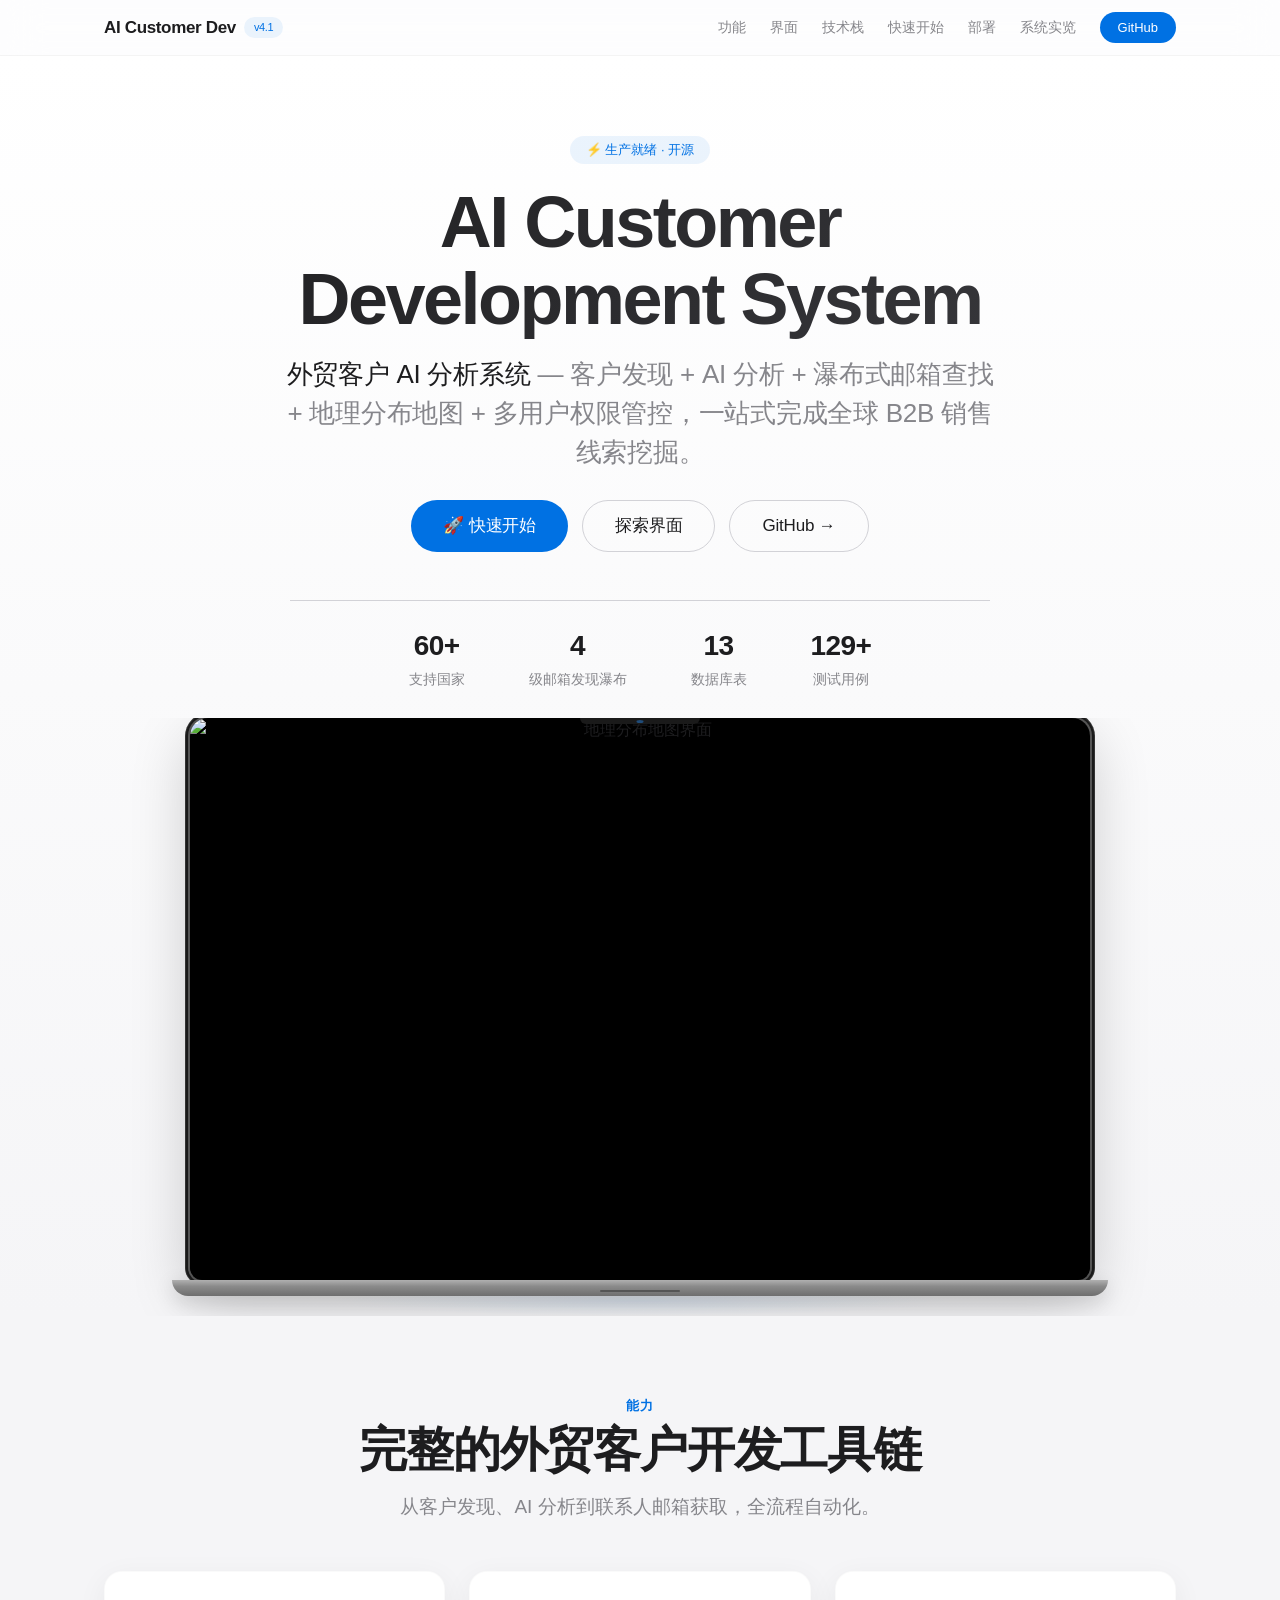
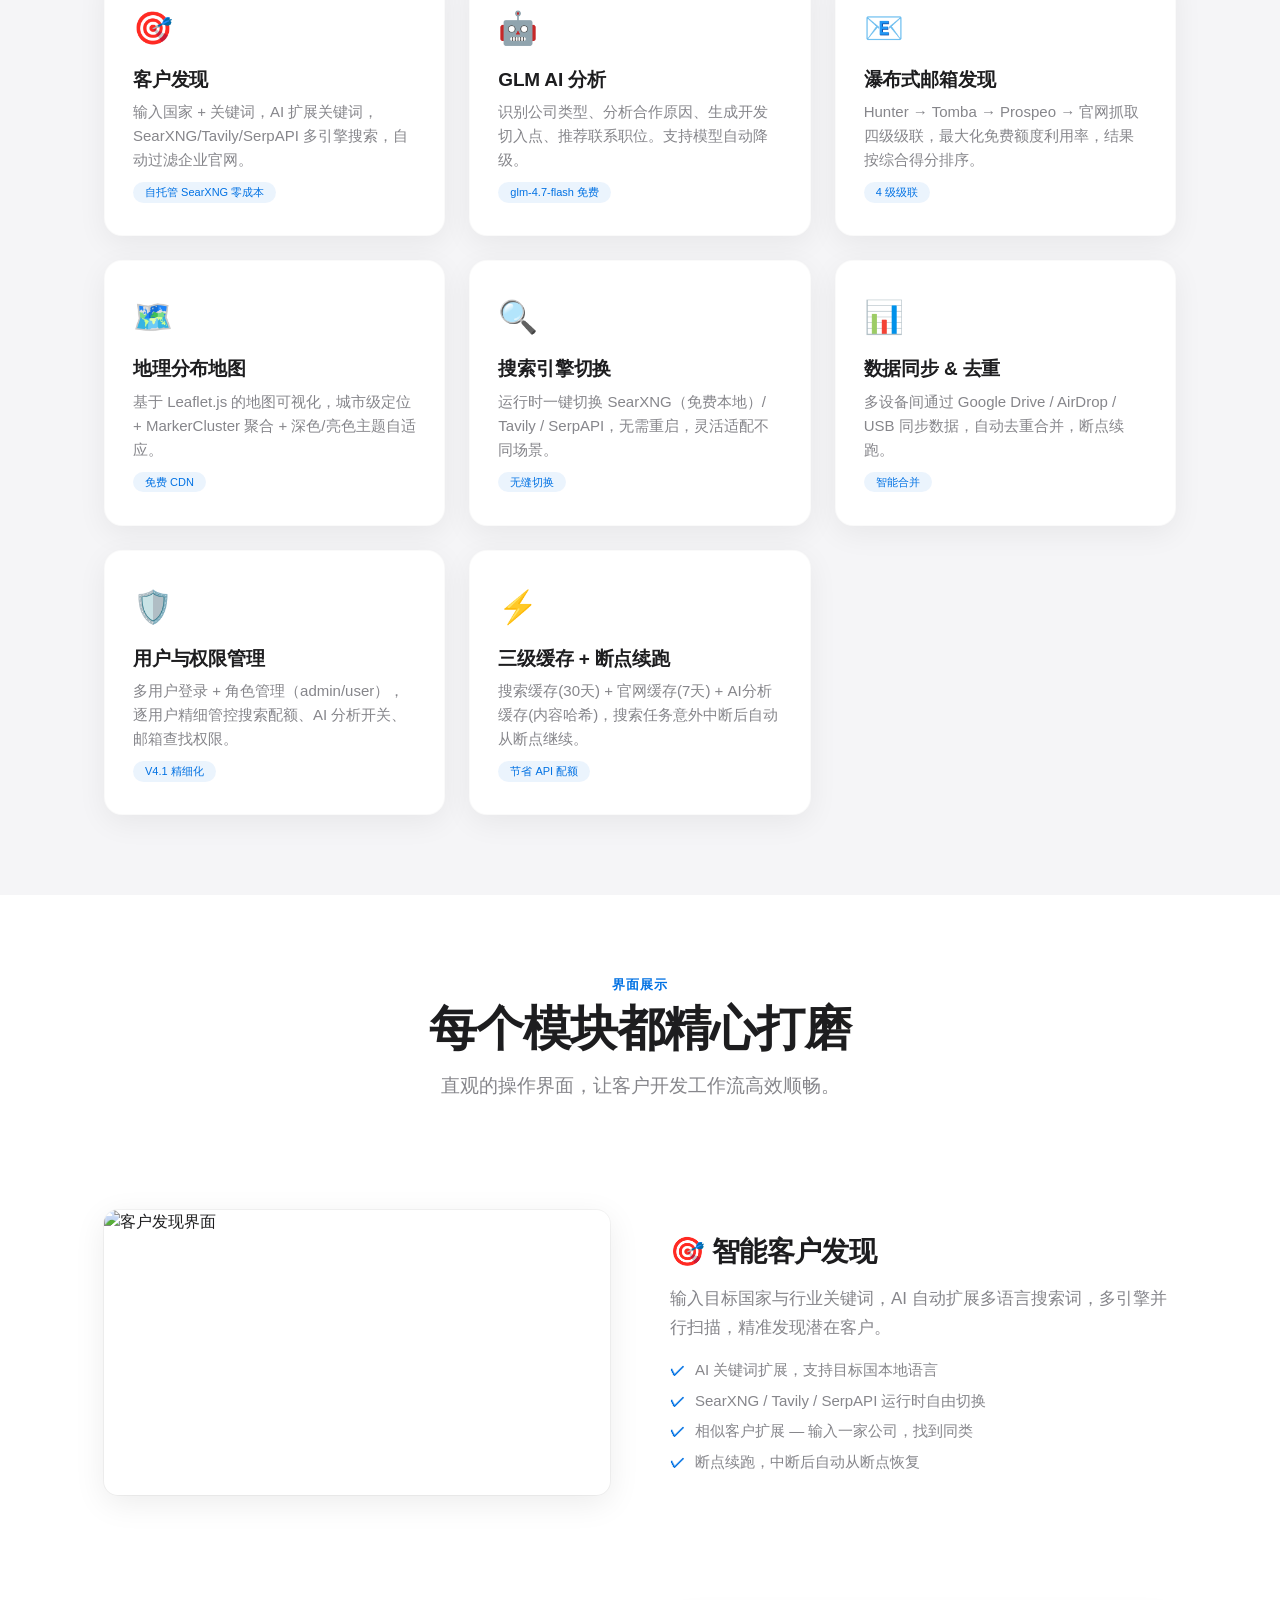
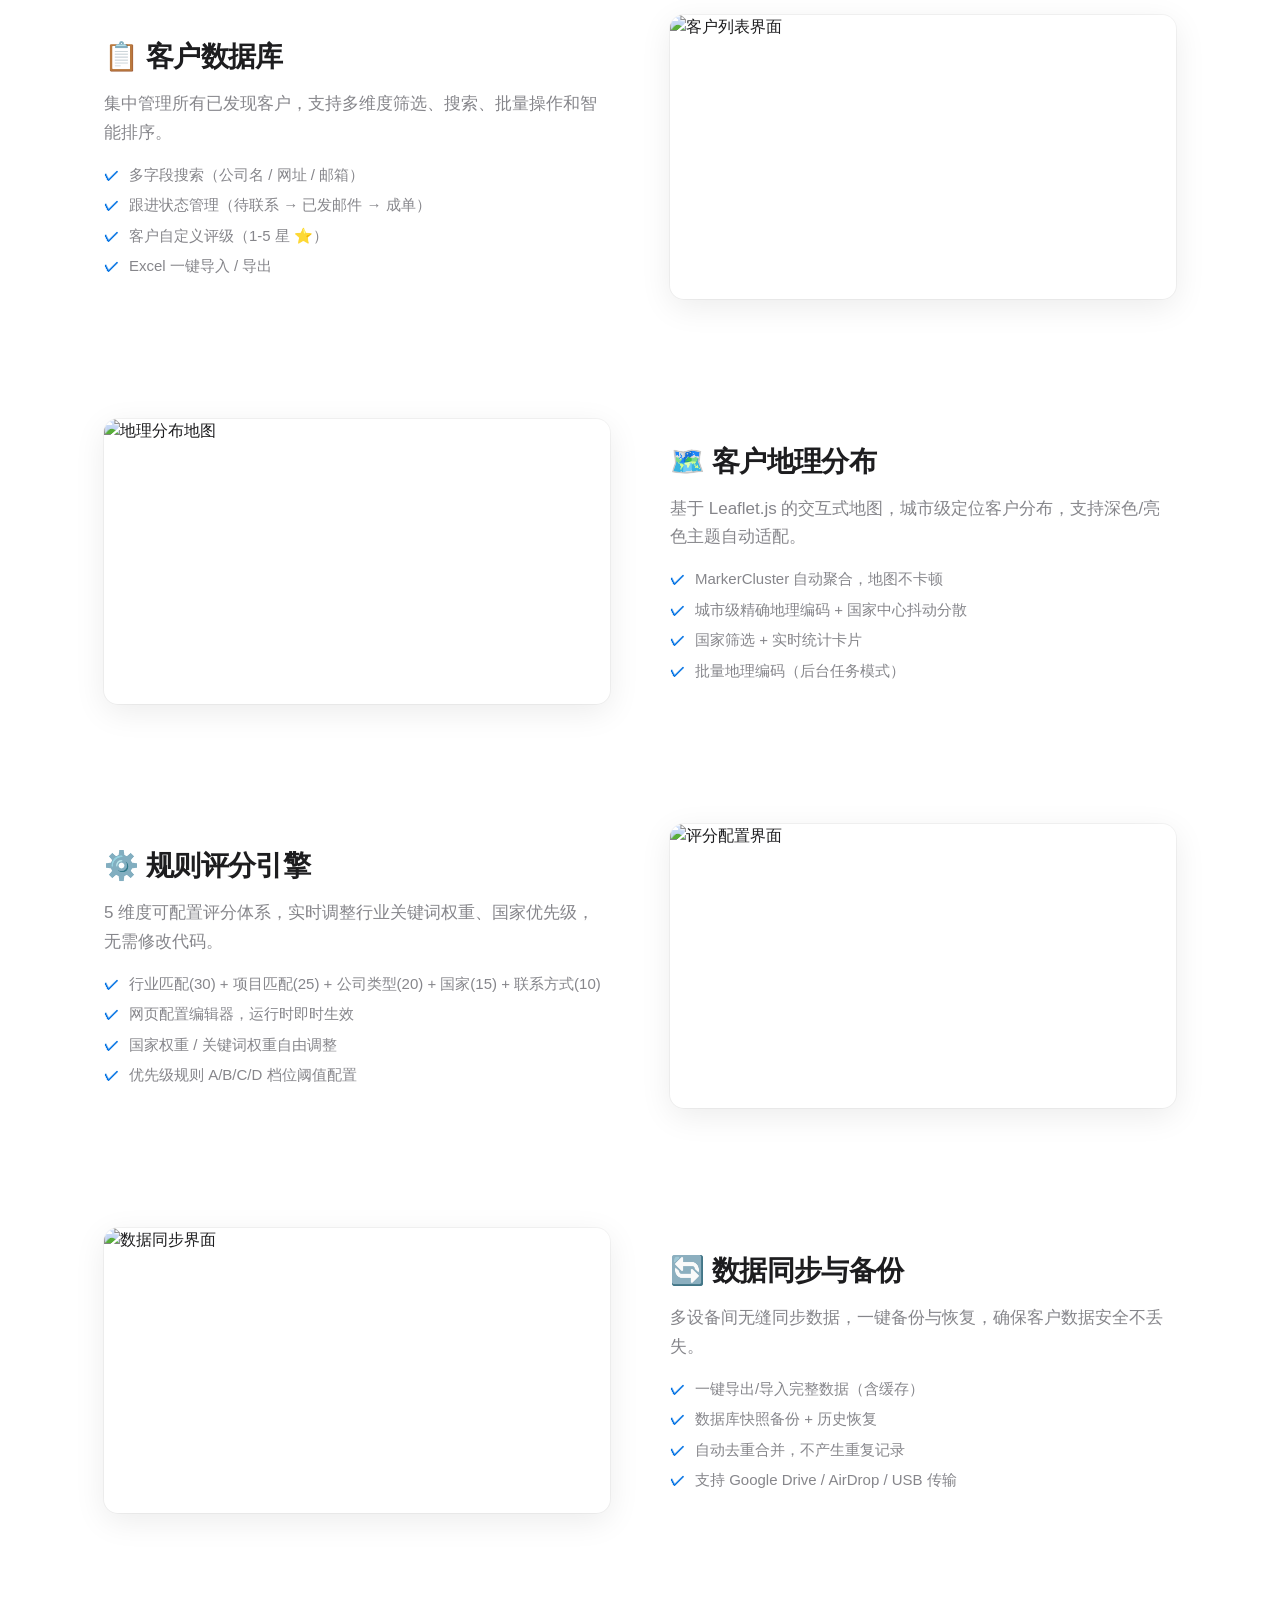
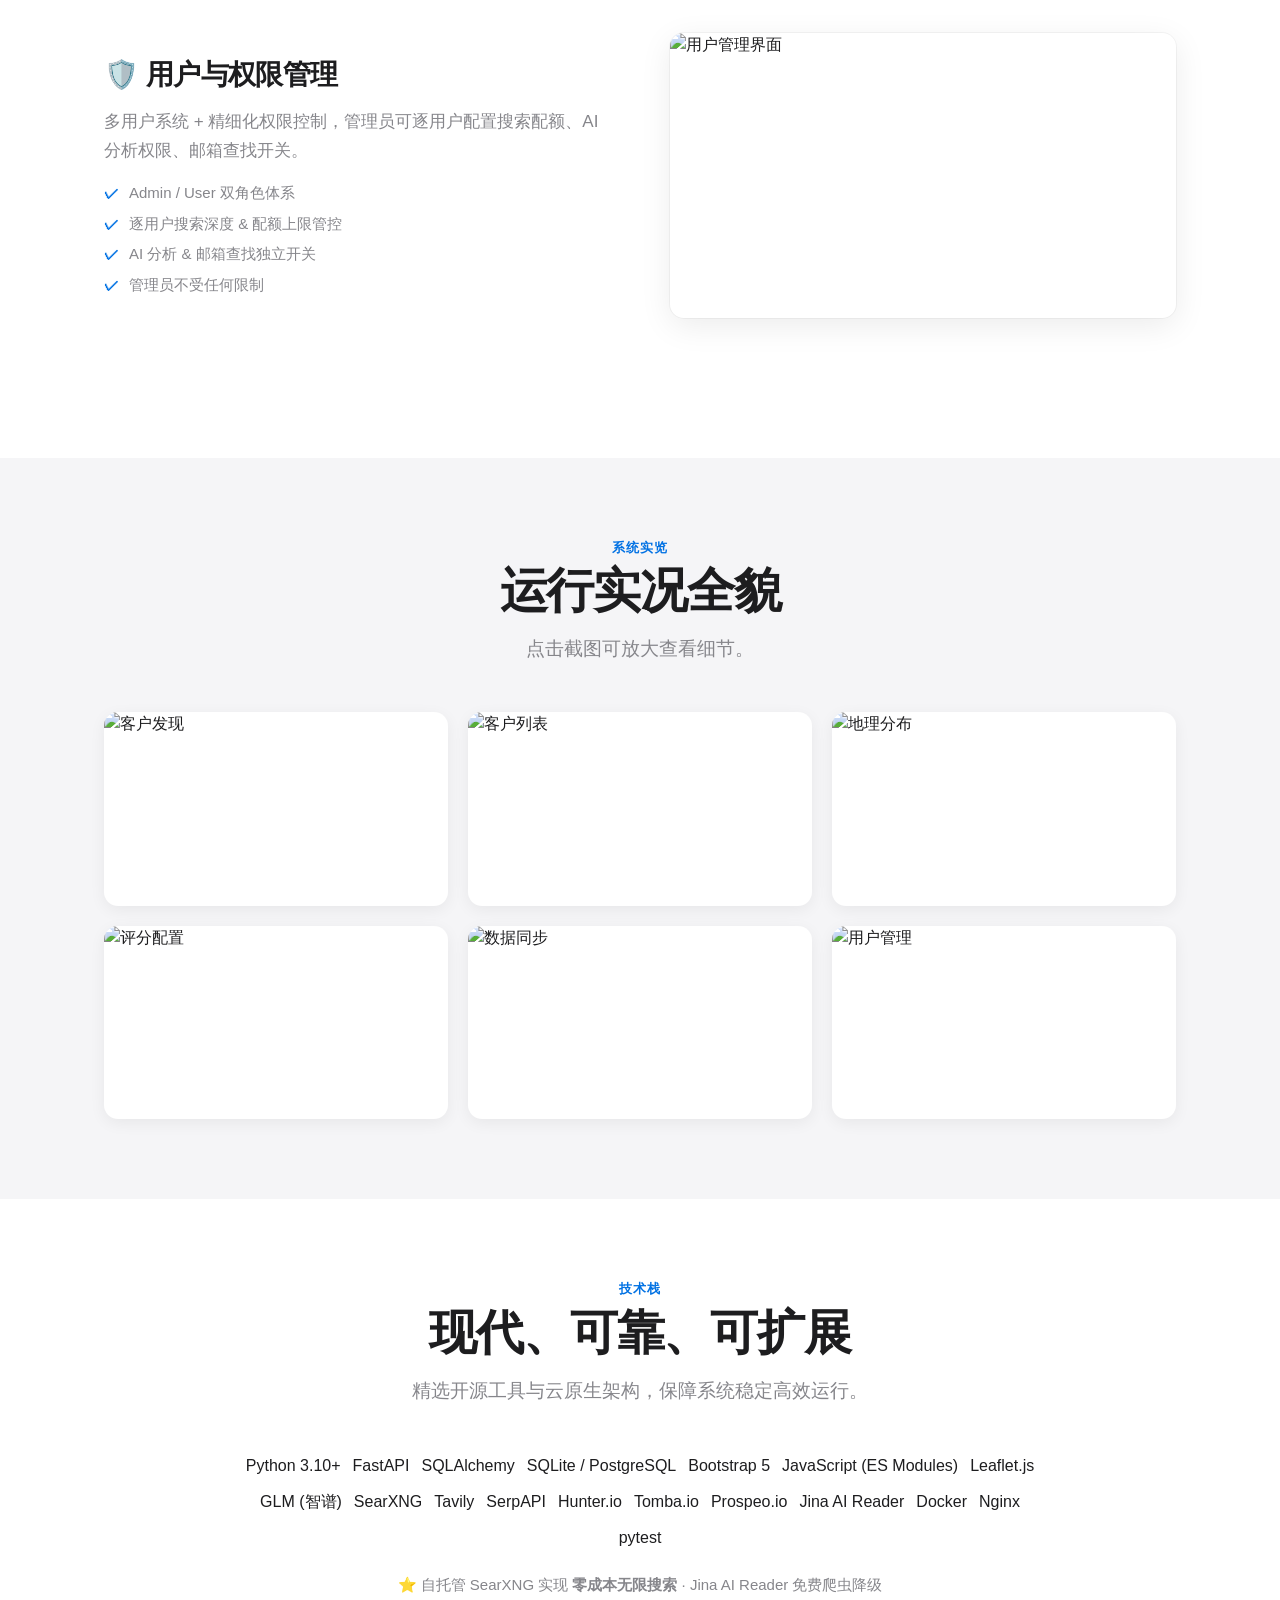
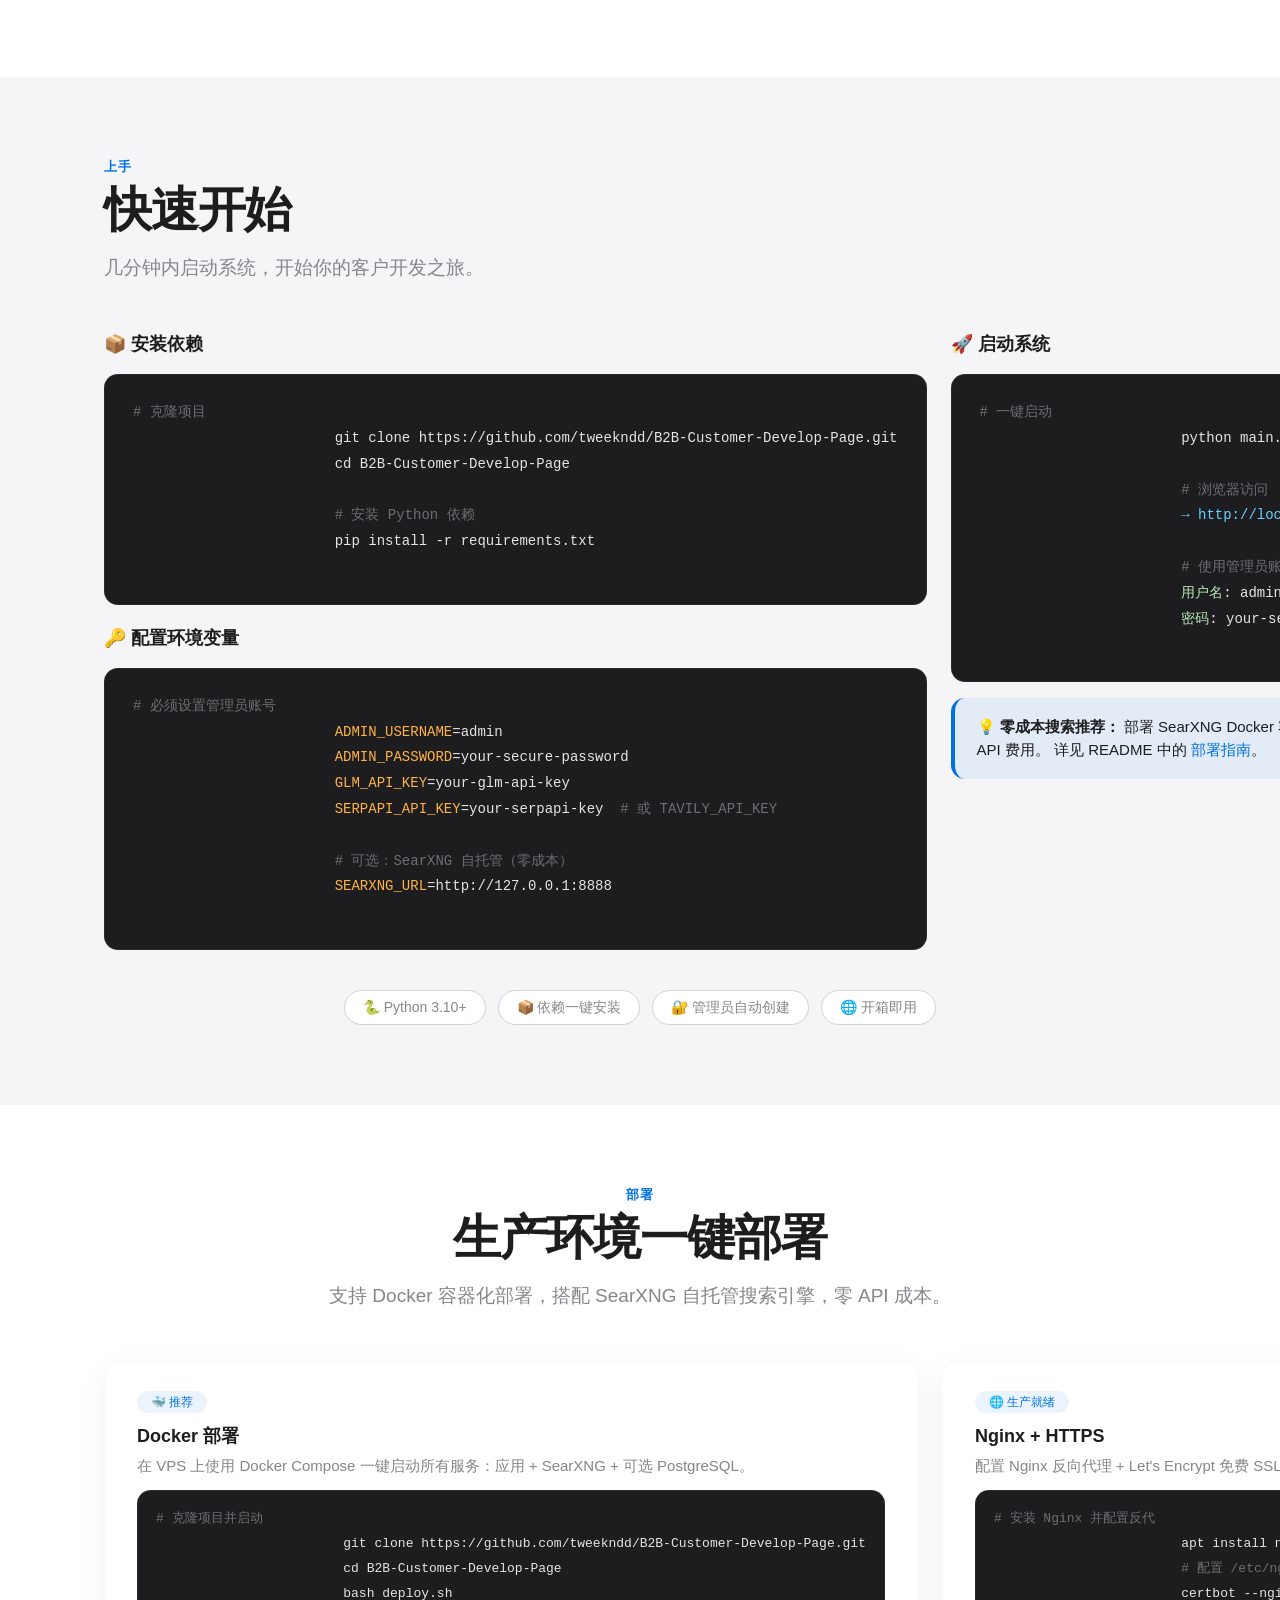
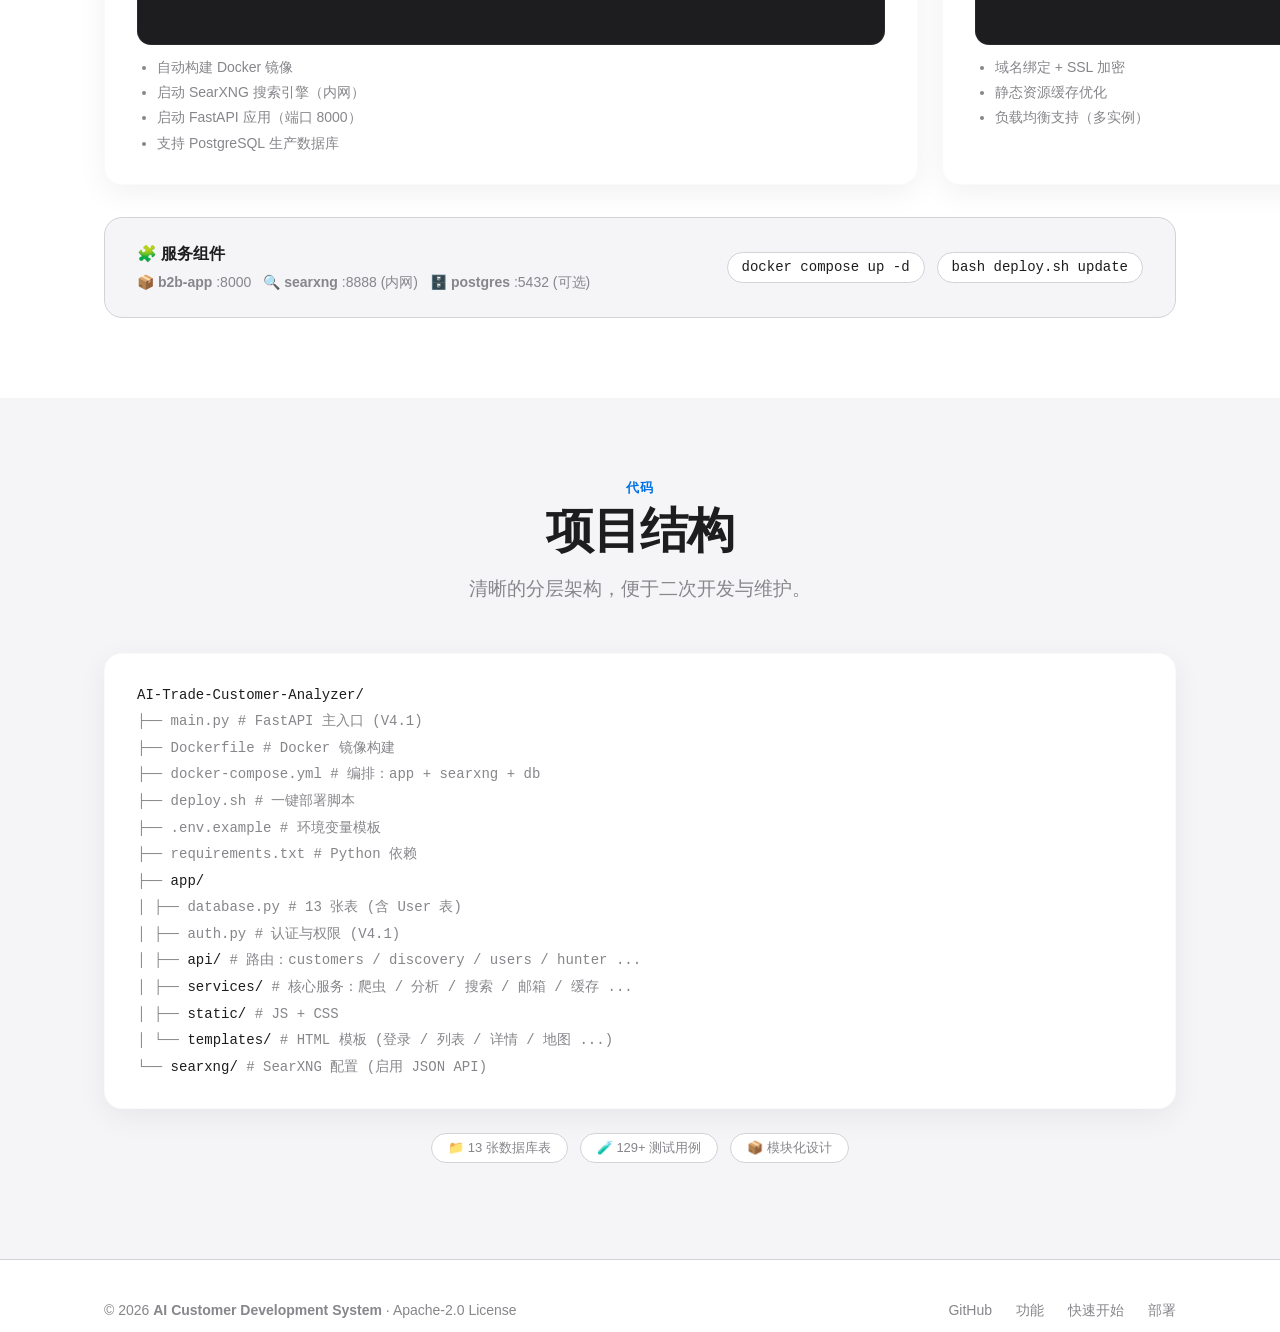
==== index.html @ bbe3f468 "Add files via upload" ====
<!DOCTYPE html>
<html lang="zh-CN">
<head>
    <meta charset="UTF-8" />
    <meta name="viewport" content="width=device-width, initial-scale=1.0" />
    <title>AI Customer Development System</title>
    <style>
        /* ============================================================
           CSS Variables & Base
           ============================================================ */
        :root {
            --color-text: #1d1d1f;
            --color-text-secondary: #86868b;
            --color-text-light: #6e6e73;
            --color-bg: #f5f5f7;
            --color-white: #ffffff;
            --color-blue: #0071e3;
            --color-blue-hover: #0077ed;
            --color-blue-light: rgba(0, 113, 227, 0.08);
            --color-border: #d2d2d7;
            --color-card-shadow: 0 8px 30px rgba(0, 0, 0, 0.06);
            --color-card-shadow-hover: 0 12px 48px rgba(0, 0, 0, 0.10);
            --radius-card: 18px;
            --radius-btn: 980px;
            --font-stack: -apple-system, BlinkMacSystemFont, 'SF Pro Display', 'Helvetica Neue', 'Segoe UI', Roboto, sans-serif;
            --max-width: 1120px;
            --nav-height: 56px;
            --transition: 0.3s cubic-bezier(0.25, 0.1, 0.25, 1);
        }

        *,
        *::before,
        *::after {
            margin: 0;
            padding: 0;
            box-sizing: border-box;
        }
        html {
            scroll-behavior: smooth;
            -webkit-font-smoothing: antialiased;
            -moz-osx-font-smoothing: grayscale;
        }
        body {
            font-family: var(--font-stack);
            background: var(--color-bg);
            color: var(--color-text);
            line-height: 1.5;
            padding-top: var(--nav-height);
        }
        a {
            color: var(--color-blue);
            text-decoration: none;
            transition: color var(--transition);
        }
        a:hover { color: var(--color-blue-hover); }
        img { max-width: 100%; display: block; }

        .container { max-width: var(--max-width); margin: 0 auto; padding: 0 24px; }

        /* ============================================================
           Navbar
           ============================================================ */
        .navbar {
            position: fixed; top: 0; left: 0; right: 0; z-index: 1000;
            height: var(--nav-height);
            background: rgba(255, 255, 255, 0.82);
            backdrop-filter: saturate(180%) blur(20px);
            -webkit-backdrop-filter: saturate(180%) blur(20px);
            border-bottom: 1px solid rgba(0, 0, 0, 0.04);
            display: flex; align-items: center;
        }
        .navbar .container {
            display: flex; align-items: center; justify-content: space-between; width: 100%;
        }
        .navbar-brand {
            font-size: 17px; font-weight: 600; letter-spacing: -0.02em;
            color: var(--color-text); display: flex; align-items: center; gap: 8px;
        }
        .navbar-brand .badge {
            font-size: 11px; font-weight: 500;
            background: var(--color-blue-light); color: var(--color-blue);
            padding: 2px 10px; border-radius: 100px;
        }
        .navbar-links {
            display: flex; align-items: center; gap: 24px;
            font-size: 14px; color: var(--color-text-secondary);
        }
        .navbar-links a { color: var(--color-text-secondary); transition: color var(--transition); }
        .navbar-links a:hover { color: var(--color-text); }
        .navbar-links .cta-nav {
            background: var(--color-blue); color: #fff; padding: 6px 18px;
            border-radius: var(--radius-btn); font-weight: 500; font-size: 13px;
        }
        .navbar-links .cta-nav:hover { background: var(--color-blue-hover); color: #fff; }
        .navbar-toggle {
            display: none; flex-direction: column; gap: 4px;
            background: none; border: none; cursor: pointer; padding: 4px;
        }
        .navbar-toggle span {
            display: block; width: 22px; height: 2px;
            background: var(--color-text); border-radius: 2px; transition: var(--transition);
        }

        /* ============================================================
           Hero
           ============================================================ */
        .hero {
            padding: 80px 0 0;
            text-align: center;
            background: linear-gradient(180deg, #ffffff 0%, var(--color-bg) 100%);
            overflow: hidden;
        }
        .hero-badge {
            display: inline-block; font-size: 13px; font-weight: 500;
            color: var(--color-blue); background: var(--color-blue-light);
            padding: 4px 16px; border-radius: 100px; margin-bottom: 20px;
        }
        .hero h1 {
            font-size: clamp(44px, 8vw, 72px); font-weight: 700;
            letter-spacing: -0.035em; line-height: 1.08; margin-bottom: 16px;
            background: linear-gradient(135deg, #1d1d1f 0%, #3a3a3e 100%);
            -webkit-background-clip: text; -webkit-text-fill-color: transparent;
            background-clip: text;
        }
        .hero .subtitle {
            font-size: clamp(18px, 2.2vw, 26px); font-weight: 400;
            color: var(--color-text-secondary);
            max-width: 720px; margin: 0 auto 28px;
            letter-spacing: -0.01em; line-height: 1.5;
        }
        .hero .subtitle strong { color: var(--color-text); font-weight: 500; }
        .hero-actions {
            display: flex; flex-wrap: wrap; justify-content: center;
            gap: 14px; margin-bottom: 48px;
        }
        .btn {
            display: inline-flex; align-items: center; gap: 8px;
            font-family: var(--font-stack); font-size: 17px; font-weight: 500;
            padding: 12px 32px; border-radius: var(--radius-btn);
            border: none; cursor: pointer;
            transition: all var(--transition); text-decoration: none; letter-spacing: -0.01em;
        }
        .btn-primary { background: var(--color-blue); color: #fff; }
        .btn-primary:hover { background: var(--color-blue-hover); color: #fff; transform: scale(1.02); }
        .btn-outline {
            background: transparent; color: var(--color-text); border: 1px solid var(--color-border);
        }
        .btn-outline:hover { background: rgba(0, 0, 0, 0.04); border-color: var(--color-text-secondary); }

        .hero-metrics {
            display: flex; flex-wrap: wrap; justify-content: center;
            gap: 40px 64px; padding: 24px 0 48px;
            border-top: 1px solid var(--color-border);
            max-width: 700px; margin: 0 auto;
        }
        .hero-metrics .metric { text-align: center; }
        .hero-metrics .metric .number { font-size: 28px; font-weight: 700; letter-spacing: -0.02em; color: var(--color-text); }
        .hero-metrics .metric .label { font-size: 14px; color: var(--color-text-secondary); margin-top: 2px; }

        /* ============================================================
           MacBook Pro Mockup (纯CSS)
           ============================================================ */
        .mockup-section {
            position: relative;
            width: 100%;
            overflow: hidden;
            margin-top: -20px;
            pointer-events: none;
        }
        .mockup-section .container {
            position: relative;
            z-index: 2;
        }
        .macbook-mockup {
            position: relative;
            width: 100%;
            max-width: 900px;
            margin: 0 auto;
            padding-top: 0;
            pointer-events: auto;
        }
        /* 屏幕部分 */
        .macbook-screen {
            position: relative;
            width: 100%;
            border-radius: 18px 18px 12px 12px;
            overflow: hidden;
            box-shadow:
                0 0 0 2px #555,
                0 0 0 4px #1a1a1a,
                0 0 0 5px #333,
                0 20px 60px rgba(0,0,0,0.2);
            background: #000;
            aspect-ratio: 16 / 10;
        }
        .macbook-screen img {
            width: 100%;
            height: 100%;
            object-fit: cover;
            display: block;
        }
        /* 摄像头 notch */
        .macbook-notch {
            position: absolute;
            top: 0;
            left: 50%;
            transform: translateX(-50%);
            width: 120px;
            height: 6px;
            background: #1a1a1a;
            border-radius: 0 0 8px 8px;
            z-index: 3;
        }
        .macbook-notch::after {
            content: '';
            position: absolute;
            top: 2px;
            left: 50%;
            transform: translateX(-50%);
            width: 7px;
            height: 3px;
            background: #1f4c7a;
            border-radius: 50%;
        }
        /* 底部机身 */
        .macbook-base {
            position: relative;
            width: 104%;
            left: -2%;
            height: 16px;
            background: linear-gradient(180deg, #b0b0b0 0%, #8a8a8a 40%, #6e6e6e 100%);
            border-radius: 0 0 24px 24px;
            box-shadow: 0 6px 20px rgba(0,0,0,0.15);
        }
        .macbook-base::after {
            content: '';
            position: absolute;
            bottom: 4px;
            left: 50%;
            transform: translateX(-50%);
            width: 80px;
            height: 2px;
            background: #555;
            border-radius: 2px;
        }
        /* 阴影底光 */
        .macbook-glow {
            width: 70%;
            height: 30px;
            margin: -10px auto 0;
            background: radial-gradient(ellipse at center, rgba(0,113,227,0.08) 0%, transparent 70%);
            border-radius: 50%;
        }

        /* ============================================================
           Section Common
           ============================================================ */
        section { padding: 80px 0; }
        .section-label {
            font-size: 13px; font-weight: 600; text-transform: uppercase;
            letter-spacing: 0.06em; color: var(--color-blue); margin-bottom: 8px;
        }
        .section-title {
            font-size: clamp(32px, 4vw, 48px); font-weight: 700;
            letter-spacing: -0.025em; line-height: 1.1; margin-bottom: 16px;
        }
        .section-desc {
            font-size: 19px; color: var(--color-text-secondary);
            max-width: 640px; line-height: 1.6;
        }
        .section-header { margin-bottom: 48px; }
        .section-header.center { text-align: center; }
        .section-header.center .section-desc { margin: 0 auto; }

        /* ============================================================
           Features Grid
           ============================================================ */
        .features-grid {
            display: grid;
            grid-template-columns: repeat(auto-fill, minmax(280px, 1fr));
            gap: 24px;
        }
        .feature-card {
            background: var(--color-white);
            border-radius: var(--radius-card);
            padding: 32px 28px;
            box-shadow: var(--color-card-shadow);
            transition: all var(--transition);
            border: 1px solid rgba(0, 0, 0, 0.02);
        }
        .feature-card:hover {
            box-shadow: var(--color-card-shadow-hover);
            transform: translateY(-4px);
        }
        .feature-card .icon { font-size: 32px; margin-bottom: 14px; display: block; }
        .feature-card h3 { font-size: 19px; font-weight: 600; letter-spacing: -0.01em; margin-bottom: 6px; }
        .feature-card p { font-size: 15px; color: var(--color-text-secondary); line-height: 1.6; }
        .feature-card .tag {
            display: inline-block; font-size: 11px; font-weight: 500;
            color: var(--color-blue); background: var(--color-blue-light);
            padding: 2px 12px; border-radius: 100px; margin-top: 10px;
        }

        /* ============================================================
           Tech Stack
           ============================================================ */
        .tech-stack {
            display: flex; flex-wrap: wrap; gap: 10px; margin-top: 12px;
        }
        .tech-stack .tech {
            font-size: 13px; font-weight: 500; color: var(--color-text-secondary);
            background: var(--color-white); padding: 6px 18px;
            border-radius: 100px; border: 1px solid var(--color-border);
            transition: all var(--transition);
        }
        .tech-stack .tech:hover { border-color: var(--color-blue); color: var(--color-blue); background: var(--color-blue-light); }

        /* ============================================================
           Code Block
           ============================================================ */
        .code-block {
            background: #1d1d1f; border-radius: 14px;
            padding: 24px 28px; overflow-x: auto;
            margin: 16px 0 8px; border: 1px solid rgba(255, 255, 255, 0.06);
        }
        .code-block code {
            font-family: 'SF Mono', 'JetBrains Mono', 'Fira Code', monospace;
            font-size: 14px; line-height: 1.7; color: #e5e5e7; white-space: pre;
        }
        .code-block .comment { color: #6e6e73; }
        .code-block .cmd { color: #64d2ff; }
        .code-block .str { color: #b8e6b8; }
        .code-block .var { color: #ffb347; }

        /* ============================================================
           Deployment
           ============================================================ */
        .deploy-grid {
            display: grid; grid-template-columns: 1fr 1fr; gap: 24px;
        }
        .deploy-card {
            background: var(--color-white); border-radius: var(--radius-card);
            padding: 28px 32px; box-shadow: var(--color-card-shadow);
            border: 1px solid rgba(0, 0, 0, 0.02); transition: all var(--transition);
        }
        .deploy-card:hover { box-shadow: var(--color-card-shadow-hover); }
        .deploy-card h4 { font-size: 18px; font-weight: 600; margin-bottom: 4px; }
        .deploy-card .badge {
            font-size: 12px; font-weight: 500; color: var(--color-blue);
            background: var(--color-blue-light); padding: 2px 14px;
            border-radius: 100px; display: inline-block; margin-bottom: 10px;
        }
        .deploy-card p { font-size: 15px; color: var(--color-text-secondary); line-height: 1.6; }
        .deploy-card ul { margin-top: 10px; padding-left: 20px; font-size: 14px; color: var(--color-text-secondary); line-height: 1.8; }

        /* ============================================================
           Project Tree
           ============================================================ */
        .tree {
            font-family: 'SF Mono', 'JetBrains Mono', 'Fira Code', monospace;
            font-size: 14px; line-height: 1.9;
            background: var(--color-white); border-radius: var(--radius-card);
            padding: 28px 32px; box-shadow: var(--color-card-shadow);
            border: 1px solid rgba(0, 0, 0, 0.02); overflow-x: auto;
            color: var(--color-text-secondary);
        }
        .tree .dir { color: var(--color-text); font-weight: 500; }
        .tree .file { color: var(--color-text-secondary); }
        .tree .highlight { color: var(--color-blue); }

        /* ============================================================
           Feature Showcase — Alternating Image + Text
           ============================================================ */
        .showcase {
            display: grid;
            grid-template-columns: 1fr 1fr;
            gap: 60px;
            align-items: center;
            padding: 60px 0;
        }
        .showcase.reverse {
            direction: rtl;
        }
        .showcase.reverse > * {
            direction: ltr;
        }
        .showcase-image {
            position: relative;
            border-radius: 14px;
            overflow: hidden;
            box-shadow: 0 8px 32px rgba(0, 0, 0, 0.08), 0 0 0 1px rgba(0, 0, 0, 0.04);
            transition: all 0.5s cubic-bezier(0.25, 0.1, 0.25, 1);
            cursor: pointer;
            aspect-ratio: 16 / 9;
        }
        .showcase-image:hover {
            box-shadow: 0 16px 48px rgba(0, 0, 0, 0.12);
            transform: scale(1.01);
        }
        .showcase-image img {
            width: 100%;
            height: 100%;
            object-fit: cover;
            transition: transform 0.6s ease;
        }
        .showcase-image:hover img {
            transform: scale(1.03);
        }
        .showcase-content h3 {
            font-size: 28px;
            font-weight: 700;
            letter-spacing: -0.02em;
            margin-bottom: 12px;
        }
        .showcase-content p {
            font-size: 17px;
            color: var(--color-text-secondary);
            line-height: 1.7;
            margin-bottom: 16px;
        }
        .showcase-content .feature-list {
            list-style: none;
            padding: 0;
            display: flex;
            flex-direction: column;
            gap: 8px;
        }
        .showcase-content .feature-list li {
            font-size: 15px;
            color: var(--color-text-secondary);
            display: flex;
            align-items: flex-start;
            gap: 10px;
        }
        .showcase-content .feature-list li::before {
            content: '✓';
            color: var(--color-blue);
            font-weight: 700;
            flex-shrink: 0;
        }

        /* ============================================================
           Image Gallery Grid
           ============================================================ */
        .gallery-grid {
            display: grid;
            grid-template-columns: repeat(3, 1fr);
            gap: 20px;
        }
        .gallery-item {
            position: relative;
            border-radius: 14px;
            overflow: hidden;
            cursor: pointer;
            box-shadow: 0 4px 16px rgba(0, 0, 0, 0.06);
            transition: all 0.4s ease;
            aspect-ratio: 16 / 9;
            background: var(--color-white);
        }
        .gallery-item:hover {
            box-shadow: 0 8px 32px rgba(0, 0, 0, 0.12);
            transform: translateY(-4px);
        }
        .gallery-item img {
            width: 100%;
            height: 100%;
            object-fit: cover;
            transition: transform 0.5s ease;
        }
        .gallery-item:hover img {
            transform: scale(1.05);
        }
        .gallery-item .gallery-label {
            position: absolute;
            bottom: 0;
            left: 0;
            right: 0;
            padding: 32px 16px 14px;
            background: linear-gradient(transparent, rgba(0,0,0,0.6));
            color: #fff;
            font-size: 14px;
            font-weight: 500;
            letter-spacing: -0.01em;
            opacity: 0;
            transform: translateY(8px);
            transition: all 0.3s ease;
        }
        .gallery-item:hover .gallery-label {
            opacity: 1;
            transform: translateY(0);
        }

        /* ============================================================
           Lightbox (点击放大)
           ============================================================ */
        .lightbox {
            display: none;
            position: fixed;
            top: 0; left: 0; right: 0; bottom: 0;
            z-index: 9999;
            background: rgba(0, 0, 0, 0.85);
            backdrop-filter: blur(20px);
            -webkit-backdrop-filter: blur(20px);
            align-items: center;
            justify-content: center;
            padding: 40px;
            cursor: zoom-out;
            opacity: 0;
            transition: opacity 0.3s ease;
        }
        .lightbox.open {
            display: flex;
            opacity: 1;
        }
        .lightbox img {
            max-width: 95%;
            max-height: 90vh;
            border-radius: 12px;
            box-shadow: 0 20px 60px rgba(0, 0, 0, 0.5);
            cursor: default;
        }
        .lightbox .lightbox-close {
            position: absolute;
            top: 24px;
            right: 32px;
            width: 40px;
            height: 40px;
            border-radius: 50%;
            background: rgba(255, 255, 255, 0.15);
            border: none;
            color: #fff;
            font-size: 22px;
            cursor: pointer;
            display: flex;
            align-items: center;
            justify-content: center;
            transition: background 0.2s;
        }
        .lightbox .lightbox-close:hover {
            background: rgba(255, 255, 255, 0.25);
        }
        .lightbox .lightbox-label {
            position: absolute;
            bottom: 30px;
            left: 50%;
            transform: translateX(-50%);
            color: rgba(255, 255, 255, 0.7);
            font-size: 15px;
            font-weight: 400;
            letter-spacing: 0.01em;
        }

        /* ============================================================
           Footer
           ============================================================ */
        .footer {
            border-top: 1px solid var(--color-border);
            padding: 40px 0 32px;
            background: var(--color-white);
            margin-top: 16px;
        }
        .footer .container {
            display: flex; flex-wrap: wrap;
            justify-content: space-between; align-items: center; gap: 16px;
        }
        .footer p { font-size: 14px; color: var(--color-text-secondary); }
        .footer .links { display: flex; gap: 24px; font-size: 14px; }
        .footer .links a { color: var(--color-text-secondary); }
        .footer .links a:hover { color: var(--color-text); }

        /* ============================================================
           Animations: Fade-in on scroll
           ============================================================ */
        .reveal {
            opacity: 0;
            transform: translateY(30px);
            transition: opacity 0.7s ease, transform 0.7s ease;
        }
        .reveal.visible {
            opacity: 1;
            transform: translateY(0);
        }

        /* ============================================================
           Responsive
           ============================================================ */
        @media (max-width: 900px) {
            .showcase {
                grid-template-columns: 1fr;
                gap: 32px;
                padding: 40px 0;
            }
            .showcase.reverse {
                direction: ltr;
            }
            .showcase-image {
                aspect-ratio: 16 / 10;
            }
            .gallery-grid {
                grid-template-columns: repeat(2, 1fr);
            }
        }
        @media (max-width: 820px) {
            .navbar-links {
                display: none;
                position: absolute; top: var(--nav-height);
                left: 0; right: 0;
                background: rgba(255, 255, 255, 0.98);
                backdrop-filter: saturate(180%) blur(20px);
                -webkit-backdrop-filter: saturate(180%) blur(20px);
                flex-direction: column; padding: 20px 24px 32px;
                gap: 16px; border-bottom: 1px solid var(--color-border);
                box-shadow: 0 8px 30px rgba(0, 0, 0, 0.06);
            }
            .navbar-links.open { display: flex; }
            .navbar-toggle { display: flex; }
            .deploy-grid { grid-template-columns: 1fr; }
            .hero-metrics { gap: 24px 40px; }
            .hero h1 { font-size: clamp(36px, 10vw, 52px); }
            section { padding: 56px 0; }
            .features-grid { grid-template-columns: 1fr 1fr; }
            .gallery-grid { grid-template-columns: 1fr 1fr; }
            .lightbox { padding: 20px; }
        }
        @media (max-width: 540px) {
            .features-grid { grid-template-columns: 1fr; }
            .hero-actions .btn { width: 100%; justify-content: center; }
            .hero-metrics { flex-direction: column; gap: 16px; }
            .container { padding: 0 16px; }
            .code-block { padding: 16px 18px; }
            .code-block code { font-size: 12px; }
            .tree { font-size: 12px; padding: 16px 18px; }
            .footer .container { flex-direction: column; text-align: center; }
            .gallery-grid { grid-template-columns: 1fr; }
            .showcase-content h3 { font-size: 24px; }
        }

        /* ===== Utilities ===== */
        .mt-8 { margin-top: 8px; }
        .mt-16 { margin-top: 16px; }
        .mt-24 { margin-top: 24px; }
        .mt-32 { margin-top: 32px; }
        .hide { display: none; }
    </style>
</head>
<body>

    <!-- ===== NAVBAR ===== -->
    <nav class="navbar" role="navigation">
        <div class="container">
            <a href="#" class="navbar-brand">
                AI Customer Dev
                <span class="badge">v4.1</span>
            </a>
            <button class="navbar-toggle" id="navToggle" aria-label="Toggle navigation">
                <span></span><span></span><span></span>
            </button>
            <div class="navbar-links" id="navLinks">
                <a href="#features">功能</a>
                <a href="#showcase">界面</a>
                <a href="#tech">技术栈</a>
                <a href="#quickstart">快速开始</a>
                <a href="#deploy">部署</a>
                <a href="#gallery">系统实览</a>
                <a href="https://github.com/tweekndd/B2B-Customer-Develop-Page" target="_blank" class="cta-nav">GitHub</a>
            </div>
        </div>
    </nav>

    <!-- ===== HERO ===== -->
    <header class="hero">
        <div class="container">
            <div class="reveal">
                <span class="hero-badge">⚡ 生产就绪 · 开源</span>
            </div>
            <h1 class="reveal">AI Customer<br />Development System</h1>
            <p class="subtitle reveal">
                <strong>外贸客户 AI 分析系统</strong> — 客户发现 + AI 分析 + 瀑布式邮箱查找 + 地理分布地图 + 多用户权限管控，一站式完成全球 B2B 销售线索挖掘。
            </p>
            <div class="hero-actions reveal">
                <a href="#quickstart" class="btn btn-primary">🚀 快速开始</a>
                <a href="#showcase" class="btn btn-outline">探索界面</a>
                <a href="https://github.com/tweekndd/B2B-Customer-Develop-Page" target="_blank" class="btn btn-outline">GitHub →</a>
            </div>
            <div class="hero-metrics reveal">
                <div class="metric"><div class="number">60+</div><div class="label">支持国家</div></div>
                <div class="metric"><div class="number">4</div><div class="label">级邮箱发现瀑布</div></div>
                <div class="metric"><div class="number">13</div><div class="label">数据库表</div></div>
                <div class="metric"><div class="number">129+</div><div class="label">测试用例</div></div>
            </div>
        </div>

        <!-- MacBook Pro 真机框 -->
        <div class="mockup-section reveal">
            <div class="container">
                <div class="macbook-mockup">
                    <div class="macbook-screen">
                        <div class="macbook-notch"></div>
                        <img src="地理分布.png" alt="地理分布地图界面" loading="lazy" />
                    </div>
                    <div class="macbook-base"></div>
                    <div class="macbook-glow"></div>
                </div>
            </div>
        </div>
    </header>

    <!-- ===== FEATURES GRID ===== -->
    <section id="features">
        <div class="container">
            <div class="section-header center reveal">
                <div class="section-label">能力</div>
                <h2 class="section-title">完整的外贸客户开发工具链</h2>
                <p class="section-desc">从客户发现、AI 分析到联系人邮箱获取，全流程自动化。</p>
            </div>
            <div class="features-grid">
                <div class="feature-card reveal">
                    <span class="icon">🎯</span>
                    <h3>客户发现</h3>
                    <p>输入国家 + 关键词，AI 扩展关键词，SearXNG/Tavily/SerpAPI 多引擎搜索，自动过滤企业官网。</p>
                    <span class="tag">自托管 SearXNG 零成本</span>
                </div>
                <div class="feature-card reveal">
                    <span class="icon">🤖</span>
                    <h3>GLM AI 分析</h3>
                    <p>识别公司类型、分析合作原因、生成开发切入点、推荐联系职位。支持模型自动降级。</p>
                    <span class="tag">glm-4.7-flash 免费</span>
                </div>
                <div class="feature-card reveal">
                    <span class="icon">📧</span>
                    <h3>瀑布式邮箱发现</h3>
                    <p>Hunter → Tomba → Prospeo → 官网抓取 四级级联，最大化免费额度利用率，结果按综合得分排序。</p>
                    <span class="tag">4 级级联</span>
                </div>
                <div class="feature-card reveal">
                    <span class="icon">🗺️</span>
                    <h3>地理分布地图</h3>
                    <p>基于 Leaflet.js 的地图可视化，城市级定位 + MarkerCluster 聚合 + 深色/亮色主题自适应。</p>
                    <span class="tag">免费 CDN</span>
                </div>
                <div class="feature-card reveal">
                    <span class="icon">🔍</span>
                    <h3>搜索引擎切换</h3>
                    <p>运行时一键切换 SearXNG（免费本地）/ Tavily / SerpAPI，无需重启，灵活适配不同场景。</p>
                    <span class="tag">无缝切换</span>
                </div>
                <div class="feature-card reveal">
                    <span class="icon">📊</span>
                    <h3>数据同步 &amp; 去重</h3>
                    <p>多设备间通过 Google Drive / AirDrop / USB 同步数据，自动去重合并，断点续跑。</p>
                    <span class="tag">智能合并</span>
                </div>
                <div class="feature-card reveal">
                    <span class="icon">🛡️</span>
                    <h3>用户与权限管理</h3>
                    <p>多用户登录 + 角色管理（admin/user），逐用户精细管控搜索配额、AI 分析开关、邮箱查找权限。</p>
                    <span class="tag">V4.1 精细化</span>
                </div>
                <div class="feature-card reveal">
                    <span class="icon">⚡</span>
                    <h3>三级缓存 + 断点续跑</h3>
                    <p>搜索缓存(30天) + 官网缓存(7天) + AI分析缓存(内容哈希)，搜索任务意外中断后自动从断点继续。</p>
                    <span class="tag">节省 API 配额</span>
                </div>
            </div>
        </div>
    </section>

    <!-- ===== FEATURE SHOWCASE — 交替图文展示 ===== -->
    <section id="showcase" style="background: var(--color-white);">
        <div class="container">
            <div class="section-header center reveal">
                <div class="section-label">界面展示</div>
                <h2 class="section-title">每个模块都精心打磨</h2>
                <p class="section-desc">直观的操作界面，让客户开发工作流高效顺畅。</p>
            </div>

            <!-- 1. 客户发现 -->
            <div class="showcase reveal">
                <div class="showcase-image" onclick="openLightbox(this)">
                    <img src="客户发现.png" alt="客户发现界面" loading="lazy" />
                </div>
                <div class="showcase-content">
                    <h3>🎯 智能客户发现</h3>
                    <p>输入目标国家与行业关键词，AI 自动扩展多语言搜索词，多引擎并行扫描，精准发现潜在客户。</p>
                    <ul class="feature-list">
                        <li>AI 关键词扩展，支持目标国本地语言</li>
                        <li>SearXNG / Tavily / SerpAPI 运行时自由切换</li>
                        <li>相似客户扩展 — 输入一家公司，找到同类</li>
                        <li>断点续跑，中断后自动从断点恢复</li>
                    </ul>
                </div>
            </div>

            <!-- 2. 客户列表（反向排列） -->
            <div class="showcase reverse reveal">
                <div class="showcase-image" onclick="openLightbox(this)">
                    <img src="客户列表.png" alt="客户列表界面" loading="lazy" />
                </div>
                <div class="showcase-content">
                    <h3>📋 客户数据库</h3>
                    <p>集中管理所有已发现客户，支持多维度筛选、搜索、批量操作和智能排序。</p>
                    <ul class="feature-list">
                        <li>多字段搜索（公司名 / 网址 / 邮箱）</li>
                        <li>跟进状态管理（待联系 → 已发邮件 → 成单）</li>
                        <li>客户自定义评级（1-5 星 ⭐）</li>
                        <li>Excel 一键导入 / 导出</li>
                    </ul>
                </div>
            </div>

            <!-- 3. 地理分布 -->
            <div class="showcase reveal">
                <div class="showcase-image" onclick="openLightbox(this)">
                    <img src="地理分布.png" alt="地理分布地图" loading="lazy" />
                </div>
                <div class="showcase-content">
                    <h3>🗺️ 客户地理分布</h3>
                    <p>基于 Leaflet.js 的交互式地图，城市级定位客户分布，支持深色/亮色主题自动适配。</p>
                    <ul class="feature-list">
                        <li>MarkerCluster 自动聚合，地图不卡顿</li>
                        <li>城市级精确地理编码 + 国家中心抖动分散</li>
                        <li>国家筛选 + 实时统计卡片</li>
                        <li>批量地理编码（后台任务模式）</li>
                    </ul>
                </div>
            </div>

            <!-- 4. 评分配置（反向排列） -->
            <div class="showcase reverse reveal">
                <div class="showcase-image" onclick="openLightbox(this)">
                    <img src="评分配置.png" alt="评分配置界面" loading="lazy" />
                </div>
                <div class="showcase-content">
                    <h3>⚙️ 规则评分引擎</h3>
                    <p>5 维度可配置评分体系，实时调整行业关键词权重、国家优先级，无需修改代码。</p>
                    <ul class="feature-list">
                        <li>行业匹配(30) + 项目匹配(25) + 公司类型(20) + 国家(15) + 联系方式(10)</li>
                        <li>网页配置编辑器，运行时即时生效</li>
                        <li>国家权重 / 关键词权重自由调整</li>
                        <li>优先级规则 A/B/C/D 档位阈值配置</li>
                    </ul>
                </div>
            </div>

            <!-- 5. 数据同步 -->
            <div class="showcase reveal">
                <div class="showcase-image" onclick="openLightbox(this)">
                    <img src="数据同步.png" alt="数据同步界面" loading="lazy" />
                </div>
                <div class="showcase-content">
                    <h3>🔄 数据同步与备份</h3>
                    <p>多设备间无缝同步数据，一键备份与恢复，确保客户数据安全不丢失。</p>
                    <ul class="feature-list">
                        <li>一键导出/导入完整数据（含缓存）</li>
                        <li>数据库快照备份 + 历史恢复</li>
                        <li>自动去重合并，不产生重复记录</li>
                        <li>支持 Google Drive / AirDrop / USB 传输</li>
                    </ul>
                </div>
            </div>

            <!-- 6. 用户管理（反向排列） -->
            <div class="showcase reverse reveal">
                <div class="showcase-image" onclick="openLightbox(this)">
                    <img src="用户管理.png" alt="用户管理界面" loading="lazy" />
                </div>
                <div class="showcase-content">
                    <h3>🛡️ 用户与权限管理</h3>
                    <p>多用户系统 + 精细化权限控制，管理员可逐用户配置搜索配额、AI分析权限、邮箱查找开关。</p>
                    <ul class="feature-list">
                        <li>Admin / User 双角色体系</li>
                        <li>逐用户搜索深度 &amp; 配额上限管控</li>
                        <li>AI 分析 &amp; 邮箱查找独立开关</li>
                        <li>管理员不受任何限制</li>
                    </ul>
                </div>
            </div>
        </div>
    </section>

    <!-- ===== GALLERY — 纯截图画廊 ===== -->
    <section id="gallery">
        <div class="container">
            <div class="section-header center reveal">
                <div class="section-label">系统实览</div>
                <h2 class="section-title">运行实况全貌</h2>
                <p class="section-desc">点击截图可放大查看细节。</p>
            </div>
            <div class="gallery-grid">
                <div class="gallery-item reveal" onclick="openLightbox(this)">
                    <img src="客户发现.png" alt="客户发现" loading="lazy" />
                    <div class="gallery-label">🎯 客户发现</div>
                </div>
                <div class="gallery-item reveal" onclick="openLightbox(this)">
                    <img src="客户列表.png" alt="客户列表" loading="lazy" />
                    <div class="gallery-label">📋 客户列表</div>
                </div>
                <div class="gallery-item reveal" onclick="openLightbox(this)">
                    <img src="地理分布.png" alt="地理分布" loading="lazy" />
                    <div class="gallery-label">🗺️ 地理分布</div>
                </div>
                <div class="gallery-item reveal" onclick="openLightbox(this)">
                    <img src="评分配置.png" alt="评分配置" loading="lazy" />
                    <div class="gallery-label">⚙️ 评分配置</div>
                </div>
                <div class="gallery-item reveal" onclick="openLightbox(this)">
                    <img src="数据同步.png" alt="数据同步" loading="lazy" />
                    <div class="gallery-label">🔄 数据同步</div>
                </div>
                <div class="gallery-item reveal" onclick="openLightbox(this)">
                    <img src="用户管理.png" alt="用户管理" loading="lazy" />
                    <div class="gallery-label">🛡️ 用户管理</div>
                </div>
            </div>
        </div>
    </section>

    <!-- ===== LIGHTBOX (全屏查看) ===== -->
    <div class="lightbox" id="lightbox" onclick="closeLightbox(event)">
        <button class="lightbox-close" onclick="closeLightbox(event)">✕</button>
        <img id="lightboxImg" src="" alt="全屏截图" />
        <div class="lightbox-label" id="lightboxLabel"></div>
    </div>

    <!-- ===== TECH STACK ===== -->
    <section id="tech" style="background: var(--color-white);">
        <div class="container">
            <div class="section-header center reveal">
                <div class="section-label">技术栈</div>
                <h2 class="section-title">现代、可靠、可扩展</h2>
                <p class="section-desc">精选开源工具与云原生架构，保障系统稳定高效运行。</p>
            </div>
            <div class="reveal" style="display: flex; flex-wrap: wrap; gap: 12px; justify-content: center; max-width: 800px; margin: 0 auto;">
                <span class="tech">Python 3.10+</span>
                <span class="tech">FastAPI</span>
                <span class="tech">SQLAlchemy</span>
                <span class="tech">SQLite / PostgreSQL</span>
                <span class="tech">Bootstrap 5</span>
                <span class="tech">JavaScript (ES Modules)</span>
                <span class="tech">Leaflet.js</span>
                <span class="tech">GLM (智谱)</span>
                <span class="tech">SearXNG</span>
                <span class="tech">Tavily</span>
                <span class="tech">SerpAPI</span>
                <span class="tech">Hunter.io</span>
                <span class="tech">Tomba.io</span>
                <span class="tech">Prospeo.io</span>
                <span class="tech">Jina AI Reader</span>
                <span class="tech">Docker</span>
                <span class="tech">Nginx</span>
                <span class="tech">pytest</span>
            </div>
            <div class="reveal" style="text-align: center; margin-top: 24px; font-size: 15px; color: var(--color-text-secondary);">
                ⭐ 自托管 SearXNG 实现 <strong>零成本无限搜索</strong> · Jina AI Reader 免费爬虫降级
            </div>
        </div>
    </section>

    <!-- ===== QUICK START ===== -->
    <section id="quickstart">
        <div class="container">
            <div class="section-header reveal">
                <div class="section-label">上手</div>
                <h2 class="section-title">快速开始</h2>
                <p class="section-desc">几分钟内启动系统，开始你的客户开发之旅。</p>
            </div>

            <div class="reveal" style="display: grid; grid-template-columns: 1fr 1fr; gap: 24px; align-items: start;">
                <div>
                    <h4 style="font-size: 18px; font-weight: 600; margin-bottom: 8px;">📦 安装依赖</h4>
                    <div class="code-block"><code><span class="comment"># 克隆项目</span>
                        git clone https://github.com/tweekndd/B2B-Customer-Develop-Page.git
                        cd B2B-Customer-Develop-Page

                        <span class="comment"># 安装 Python 依赖</span>
                        pip install -r requirements.txt
                    </code></div>

                    <h4 style="font-size: 18px; font-weight: 600; margin: 20px 0 8px;">🔑 配置环境变量</h4>
                    <div class="code-block"><code><span class="comment"># 必须设置管理员账号</span>
                        <span class="var">ADMIN_USERNAME</span>=admin
                        <span class="var">ADMIN_PASSWORD</span>=your-secure-password
                        <span class="var">GLM_API_KEY</span>=your-glm-api-key
                        <span class="var">SERPAPI_API_KEY</span>=your-serpapi-key  <span class="comment"># 或 TAVILY_API_KEY</span>

                        <span class="comment"># 可选：SearXNG 自托管（零成本）</span>
                        <span class="var">SEARXNG_URL</span>=http://127.0.0.1:8888
                    </code></div>
                </div>

                <div>
                    <h4 style="font-size: 18px; font-weight: 600; margin-bottom: 8px;">🚀 启动系统</h4>
                    <div class="code-block"><code><span class="comment"># 一键启动</span>
                        python main.py

                        <span class="comment"># 浏览器访问</span>
                        <span class="cmd">→ http://localhost:8000</span>

                        <span class="comment"># 使用管理员账号登录</span>
                        <span class="str">用户名</span>: admin
                        <span class="str">密码</span>: your-secure-password
                    </code></div>

                    <div style="background: var(--color-blue-light); border-radius: 14px; padding: 18px 22px; margin-top: 16px; border-left: 4px solid var(--color-blue);">
                        <p style="font-size: 15px; color: var(--color-text); margin: 0;">
                            💡 <strong>零成本搜索推荐：</strong> 部署 SearXNG Docker 容器，彻底告别 API 费用。
                            详见 README 中的 <a href="#deploy">部署指南</a>。
                        </p>
                    </div>
                </div>
            </div>

            <div class="reveal" style="margin-top: 32px; display: flex; flex-wrap: wrap; gap: 12px; justify-content: center;">
                <span style="font-size: 14px; color: var(--color-text-secondary); background: var(--color-white); padding: 6px 18px; border-radius: 100px; border: 1px solid var(--color-border);">🐍 Python 3.10+</span>
                <span style="font-size: 14px; color: var(--color-text-secondary); background: var(--color-white); padding: 6px 18px; border-radius: 100px; border: 1px solid var(--color-border);">📦 依赖一键安装</span>
                <span style="font-size: 14px; color: var(--color-text-secondary); background: var(--color-white); padding: 6px 18px; border-radius: 100px; border: 1px solid var(--color-border);">🔐 管理员自动创建</span>
                <span style="font-size: 14px; color: var(--color-text-secondary); background: var(--color-white); padding: 6px 18px; border-radius: 100px; border: 1px solid var(--color-border);">🌐 开箱即用</span>
            </div>
        </div>
    </section>

    <!-- ===== DEPLOYMENT ===== -->
    <section id="deploy" style="background: var(--color-white);">
        <div class="container">
            <div class="section-header center reveal">
                <div class="section-label">部署</div>
                <h2 class="section-title">生产环境一键部署</h2>
                <p class="section-desc">支持 Docker 容器化部署，搭配 SearXNG 自托管搜索引擎，零 API 成本。</p>
            </div>

            <div class="deploy-grid reveal">
                <div class="deploy-card">
                    <span class="badge">🐳 推荐</span>
                    <h4>Docker 部署</h4>
                    <p>在 VPS 上使用 Docker Compose 一键启动所有服务：应用 + SearXNG + 可选 PostgreSQL。</p>
                    <div class="code-block" style="margin: 12px 0 4px; padding: 14px 18px;"><code style="font-size: 13px;"><span class="comment"># 克隆项目并启动</span>
                        git clone https://github.com/tweekndd/B2B-Customer-Develop-Page.git
                        cd B2B-Customer-Develop-Page
                        bash deploy.sh
                    </code></div>
                    <ul>
                        <li>自动构建 Docker 镜像</li>
                        <li>启动 SearXNG 搜索引擎（内网）</li>
                        <li>启动 FastAPI 应用（端口 8000）</li>
                        <li>支持 PostgreSQL 生产数据库</li>
                    </ul>
                </div>

                <div class="deploy-card">
                    <span class="badge">🌐 生产就绪</span>
                    <h4>Nginx + HTTPS</h4>
                    <p>配置 Nginx 反向代理 + Let's Encrypt 免费 SSL 证书，安全访问你的系统。</p>
                    <div class="code-block" style="margin: 12px 0 4px; padding: 14px 18px;"><code style="font-size: 13px;"><span class="comment"># 安装 Nginx 并配置反代</span>
                        apt install nginx -y
                        <span class="comment"># 配置 /etc/nginx/sites-available/b2b</span>
                        certbot --nginx -d your-domain.com
                    </code></div>
                    <ul>
                        <li>域名绑定 + SSL 加密</li>
                        <li>静态资源缓存优化</li>
                        <li>负载均衡支持（多实例）</li>
                    </ul>
                </div>
            </div>

            <div class="reveal" style="margin-top: 32px; background: var(--color-bg); border-radius: var(--radius-card); padding: 24px 32px; border: 1px solid var(--color-border);">
                <div style="display: flex; flex-wrap: wrap; gap: 16px; align-items: center; justify-content: space-between;">
                    <div>
                        <strong style="font-size: 16px;">🧩 服务组件</strong>
                        <div style="display: flex; flex-wrap: wrap; gap: 12px; margin-top: 6px; font-size: 14px; color: var(--color-text-secondary);">
                            <span>📦 <strong>b2b-app</strong> :8000</span>
                            <span>🔍 <strong>searxng</strong> :8888 (内网)</span>
                            <span>🗄️ <strong>postgres</strong> :5432 (可选)</span>
                        </div>
                    </div>
                    <div style="display: flex; gap: 12px; font-size: 14px;">
                        <code style="background: var(--color-white); padding: 4px 14px; border-radius: 100px; border: 1px solid var(--color-border);">docker compose up -d</code>
                        <code style="background: var(--color-white); padding: 4px 14px; border-radius: 100px; border: 1px solid var(--color-border);">bash deploy.sh update</code>
                    </div>
                </div>
            </div>
        </div>
    </section>

    <!-- ===== PROJECT STRUCTURE ===== -->
    <section id="structure">
        <div class="container">
            <div class="section-header center reveal">
                <div class="section-label">代码</div>
                <h2 class="section-title">项目结构</h2>
                <p class="section-desc">清晰的分层架构，便于二次开发与维护。</p>
            </div>

            <div class="tree reveal">
                <div><span class="dir">AI-Trade-Customer-Analyzer/</span></div>
                <div>├── <span class="file">main.py</span>                 <span class="comment"># FastAPI 主入口 (V4.1)</span></div>
                <div>├── <span class="file">Dockerfile</span>              <span class="comment"># Docker 镜像构建</span></div>
                <div>├── <span class="file">docker-compose.yml</span>      <span class="comment"># 编排：app + searxng + db</span></div>
                <div>├── <span class="file">deploy.sh</span>               <span class="comment"># 一键部署脚本</span></div>
                <div>├── <span class="file">.env.example</span>             <span class="comment"># 环境变量模板</span></div>
                <div>├── <span class="file">requirements.txt</span>         <span class="comment"># Python 依赖</span></div>
                <div>├── <span class="dir">app/</span></div>
                <div>│   ├── <span class="file">database.py</span>          <span class="comment"># 13 张表 (含 User 表)</span></div>
                <div>│   ├── <span class="file">auth.py</span>              <span class="comment"># 认证与权限 (V4.1)</span></div>
                <div>│   ├── <span class="dir">api/</span>                 <span class="comment"># 路由：customers / discovery / users / hunter ...</span></div>
                <div>│   ├── <span class="dir">services/</span>            <span class="comment"># 核心服务：爬虫 / 分析 / 搜索 / 邮箱 / 缓存 ...</span></div>
                <div>│   ├── <span class="dir">static/</span>              <span class="comment"># JS + CSS</span></div>
                <div>│   └── <span class="dir">templates/</span>           <span class="comment"># HTML 模板 (登录 / 列表 / 详情 / 地图 ...)</span></div>
                <div>└── <span class="dir">searxng/</span>                 <span class="comment"># SearXNG 配置 (启用 JSON API)</span></div>
            </div>

            <div class="reveal" style="display: flex; flex-wrap: wrap; gap: 12px; justify-content: center; margin-top: 24px;">
                <span style="font-size: 13px; color: var(--color-text-secondary); background: var(--color-white); padding: 4px 16px; border-radius: 100px; border: 1px solid var(--color-border);">📁 13 张数据库表</span>
                <span style="font-size: 13px; color: var(--color-text-secondary); background: var(--color-white); padding: 4px 16px; border-radius: 100px; border: 1px solid var(--color-border);">🧪 129+ 测试用例</span>
                <span style="font-size: 13px; color: var(--color-text-secondary); background: var(--color-white); padding: 4px 16px; border-radius: 100px; border: 1px solid var(--color-border);">📦 模块化设计</span>
            </div>
        </div>
    </section>

    <!-- ===== FOOTER ===== -->
    <footer class="footer">
        <div class="container">
            <p>
                © 2026 <strong>AI Customer Development System</strong> ·
                Apache-2.0 License
            </p>
            <div class="links">
                <a href="https://github.com/tweekndd/B2B-Customer-Develop-Page" target="_blank">GitHub</a>
                <a href="#features">功能</a>
                <a href="#quickstart">快速开始</a>
                <a href="#deploy">部署</a>
            </div>
        </div>
    </footer>

    <!-- ===== JAVASCRIPT ===== -->
    <script>
        (function() {
            'use strict';

            // ─── Nav toggle ───
            const toggle = document.getElementById('navToggle');
            const links = document.getElementById('navLinks');
            if (toggle && links) {
                toggle.addEventListener('click', function(e) {
                    e.stopPropagation();
                    links.classList.toggle('open');
                });
                document.addEventListener('click', function(e) {
                    if (!links.contains(e.target) && !toggle.contains(e.target)) {
                        links.classList.remove('open');
                    }
                });
            }

            // ─── Scroll reveal (Intersection Observer) ───
            const revealEls = document.querySelectorAll('.reveal');
            if (revealEls.length) {
                const observer = new IntersectionObserver(function(entries) {
                    entries.forEach(function(entry) {
                        if (entry.isIntersecting) {
                            entry.target.classList.add('visible');
                            // 只触发一次
                            observer.unobserve(entry.target);
                        }
                    });
                }, { threshold: 0.10, rootMargin: '0px 0px -40px 0px' });
                revealEls.forEach(function(el) { observer.observe(el); });
            }

            // ─── Lightbox ───
            window.openLightbox = function(el) {
                var img = el.querySelector('img');
                if (!img) return;
                var lb = document.getElementById('lightbox');
                var lbImg = document.getElementById('lightboxImg');
                var lbLabel = document.getElementById('lightboxLabel');
                lbImg.src = img.src;
                lbLabel.textContent = img.alt || '';
                lb.classList.add('open');
                document.body.style.overflow = 'hidden';
            };
            window.closeLightbox = function(e) {
                var lb = document.getElementById('lightbox');
                // 只在点击背景或关闭按钮时关闭
                if (e.target === lb || e.target.closest('.lightbox-close')) {
                    lb.classList.remove('open');
                    document.body.style.overflow = '';
                }
            };
            // ESC 关闭灯箱
            document.addEventListener('keydown', function(e) {
                if (e.key === 'Escape') {
                    var lb = document.getElementById('lightbox');
                    if (lb.classList.contains('open')) {
                        lb.classList.remove('open');
                        document.body.style.overflow = '';
                    }
                }
            });

        })();
    </script>

</body>
</html>
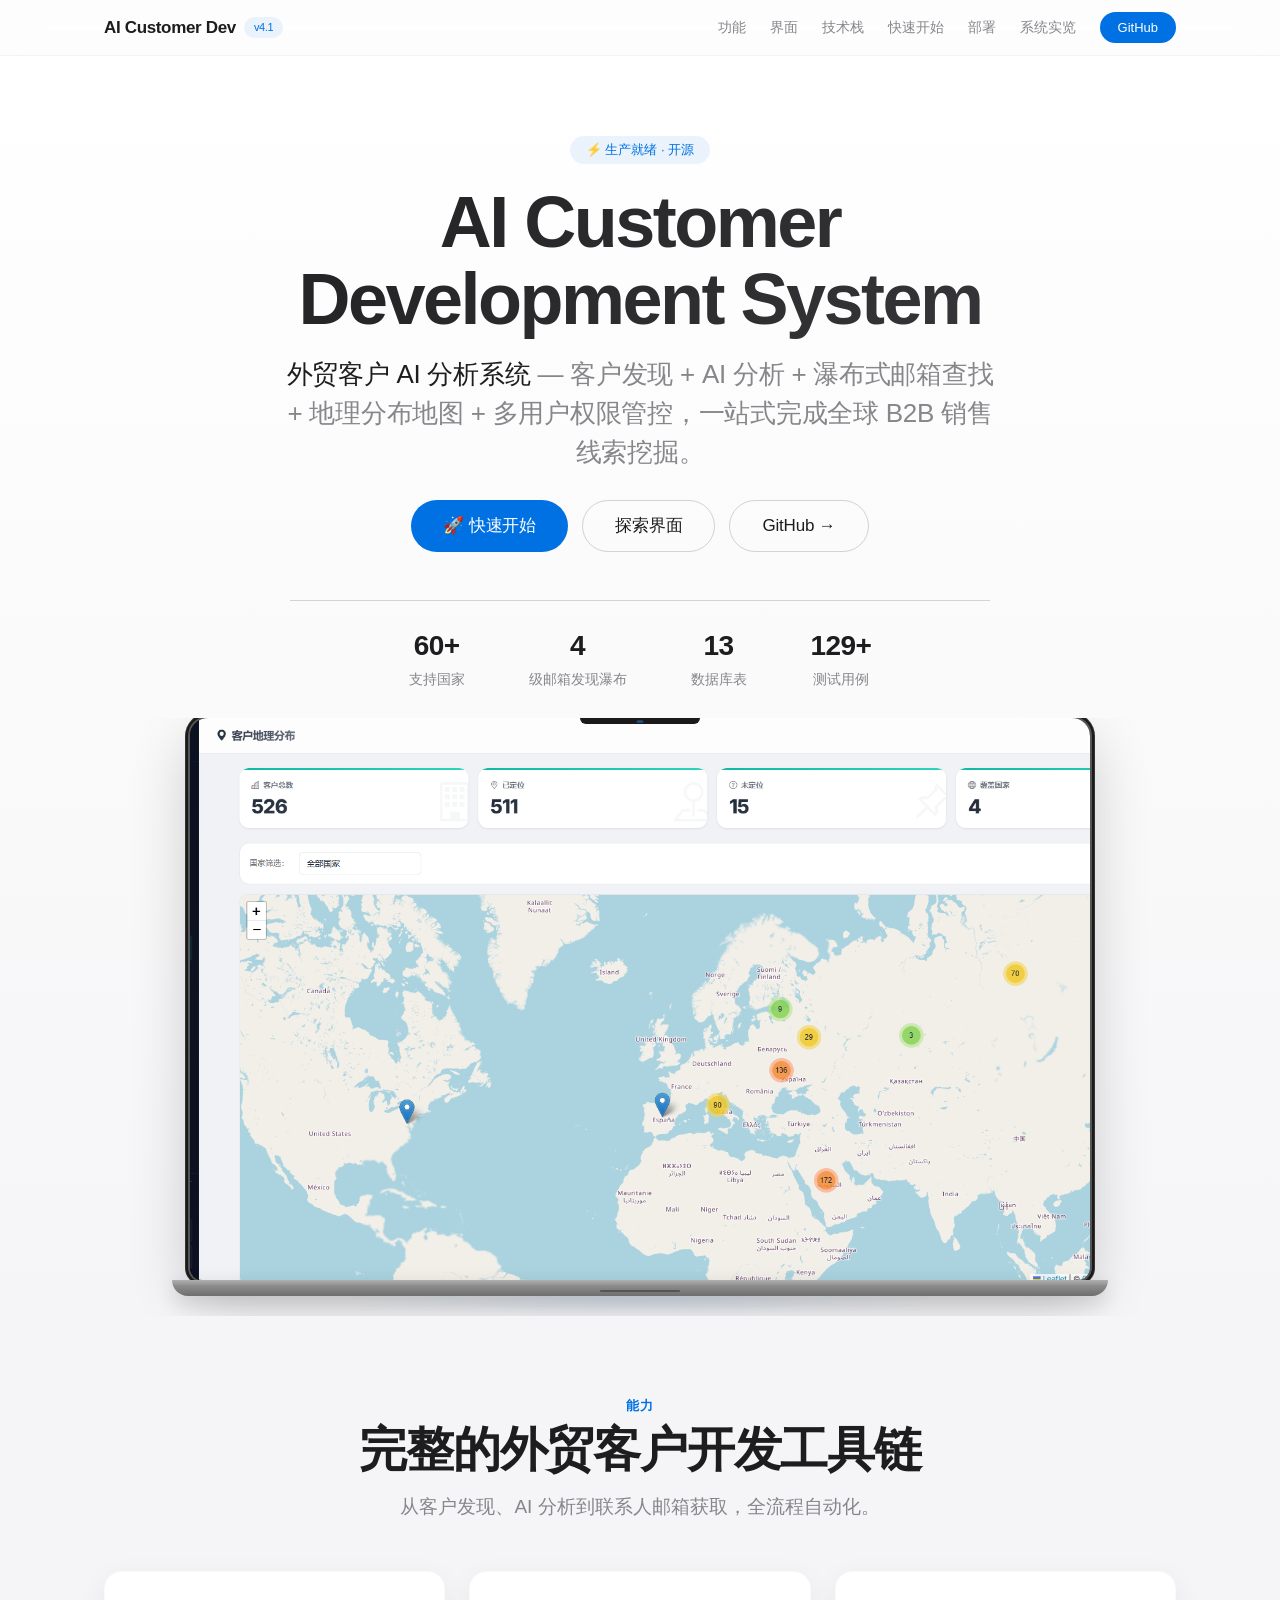
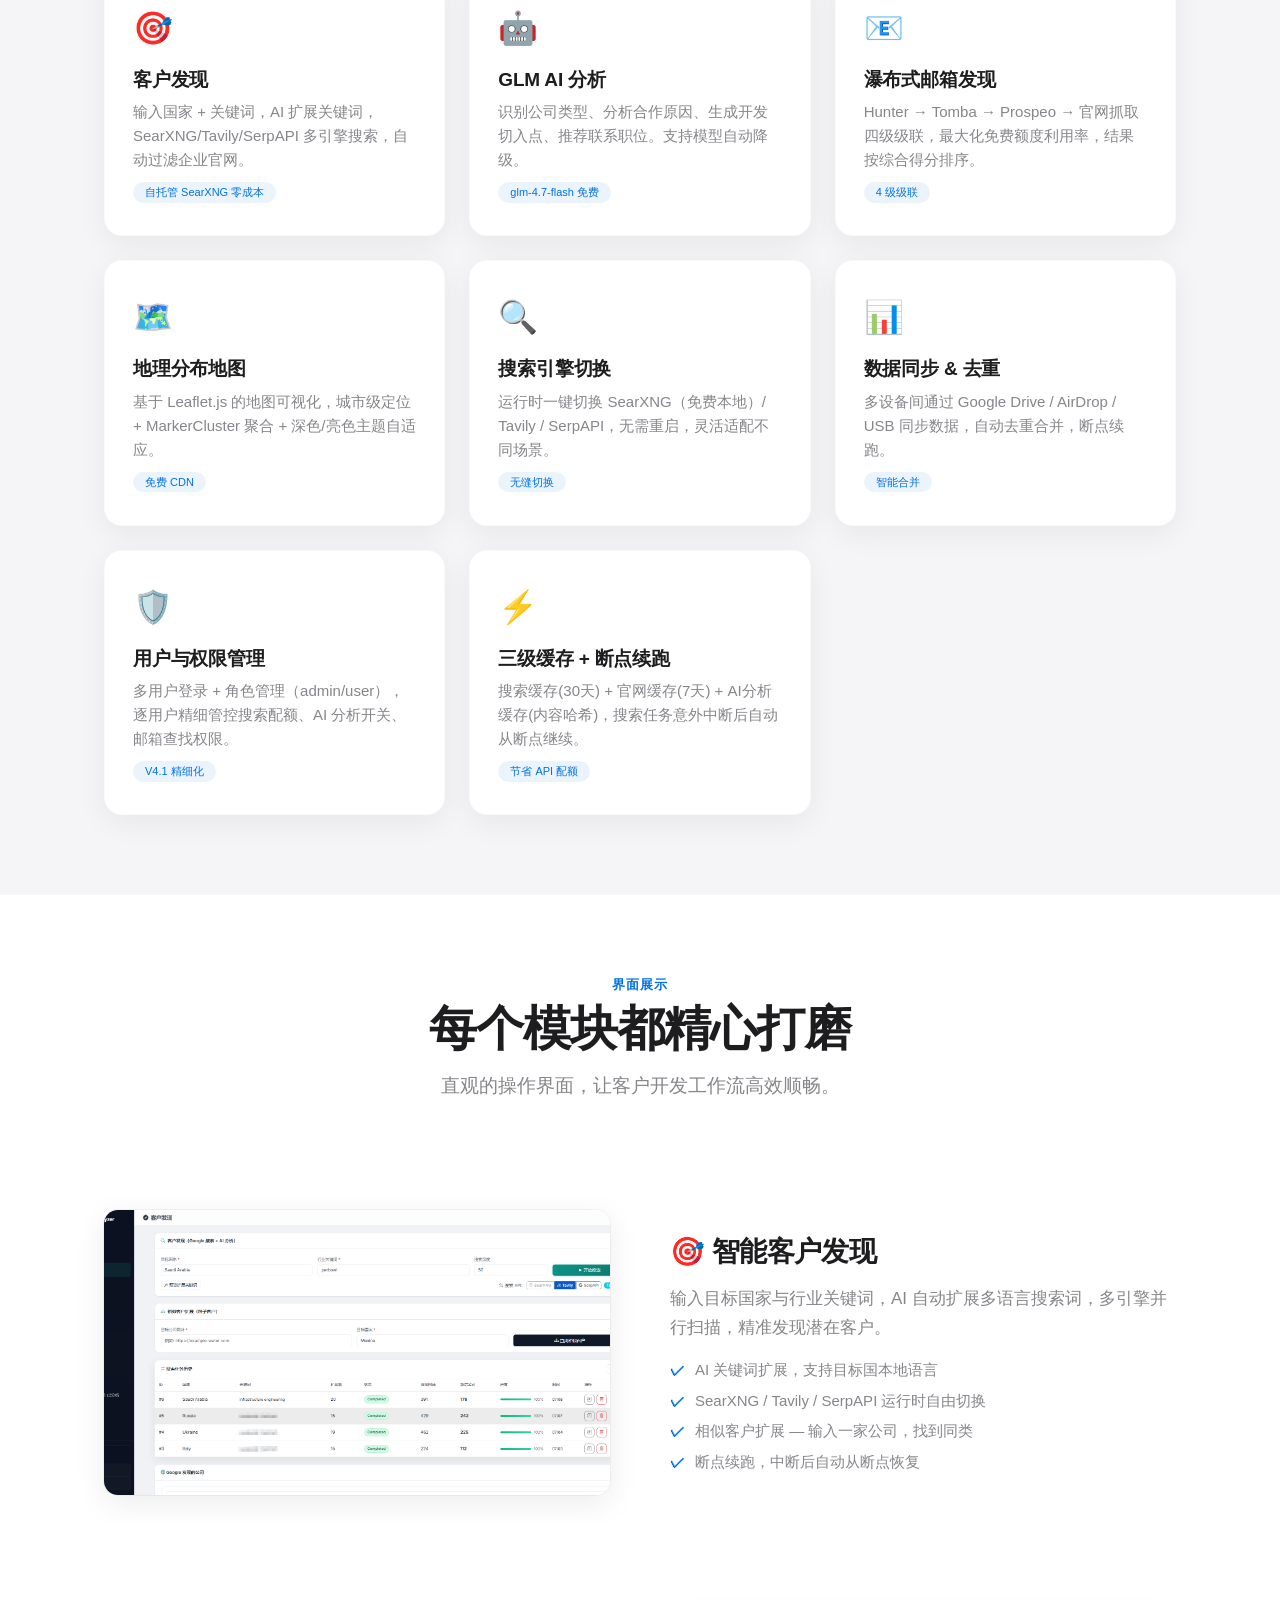
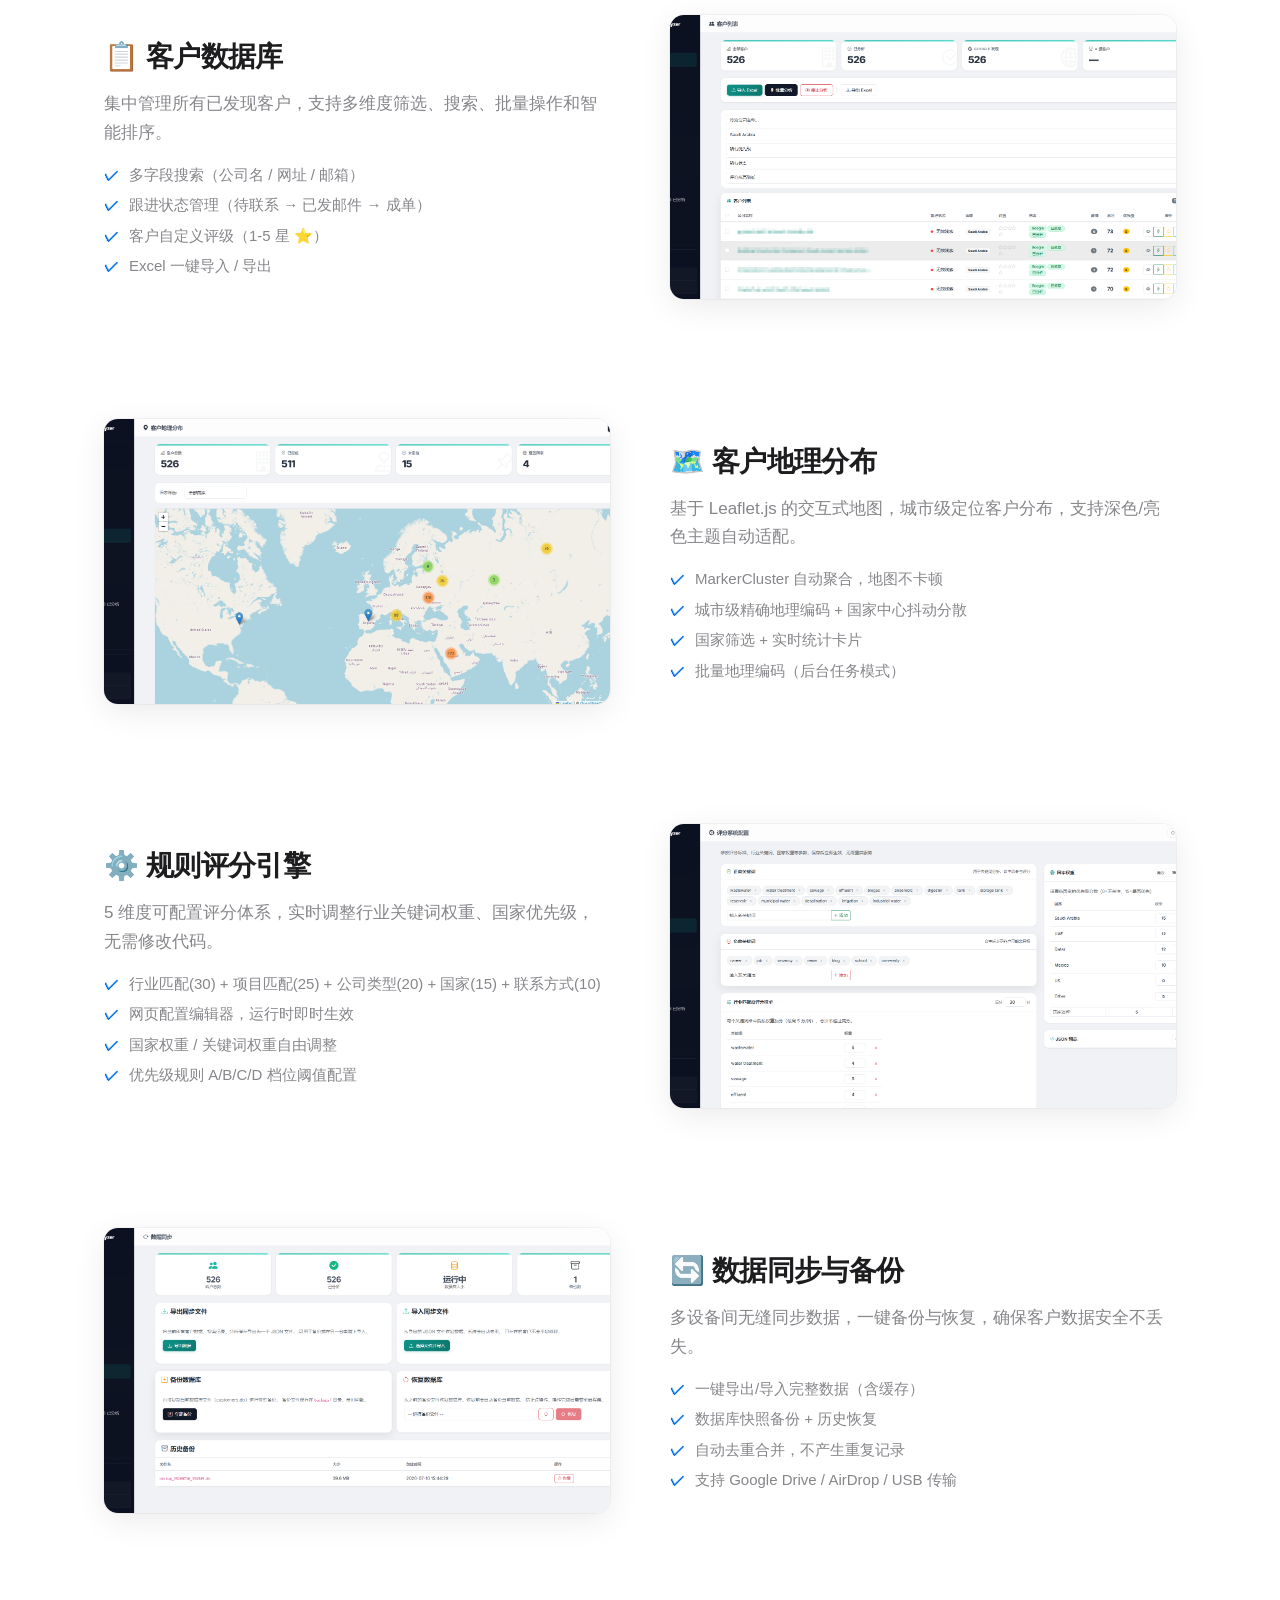
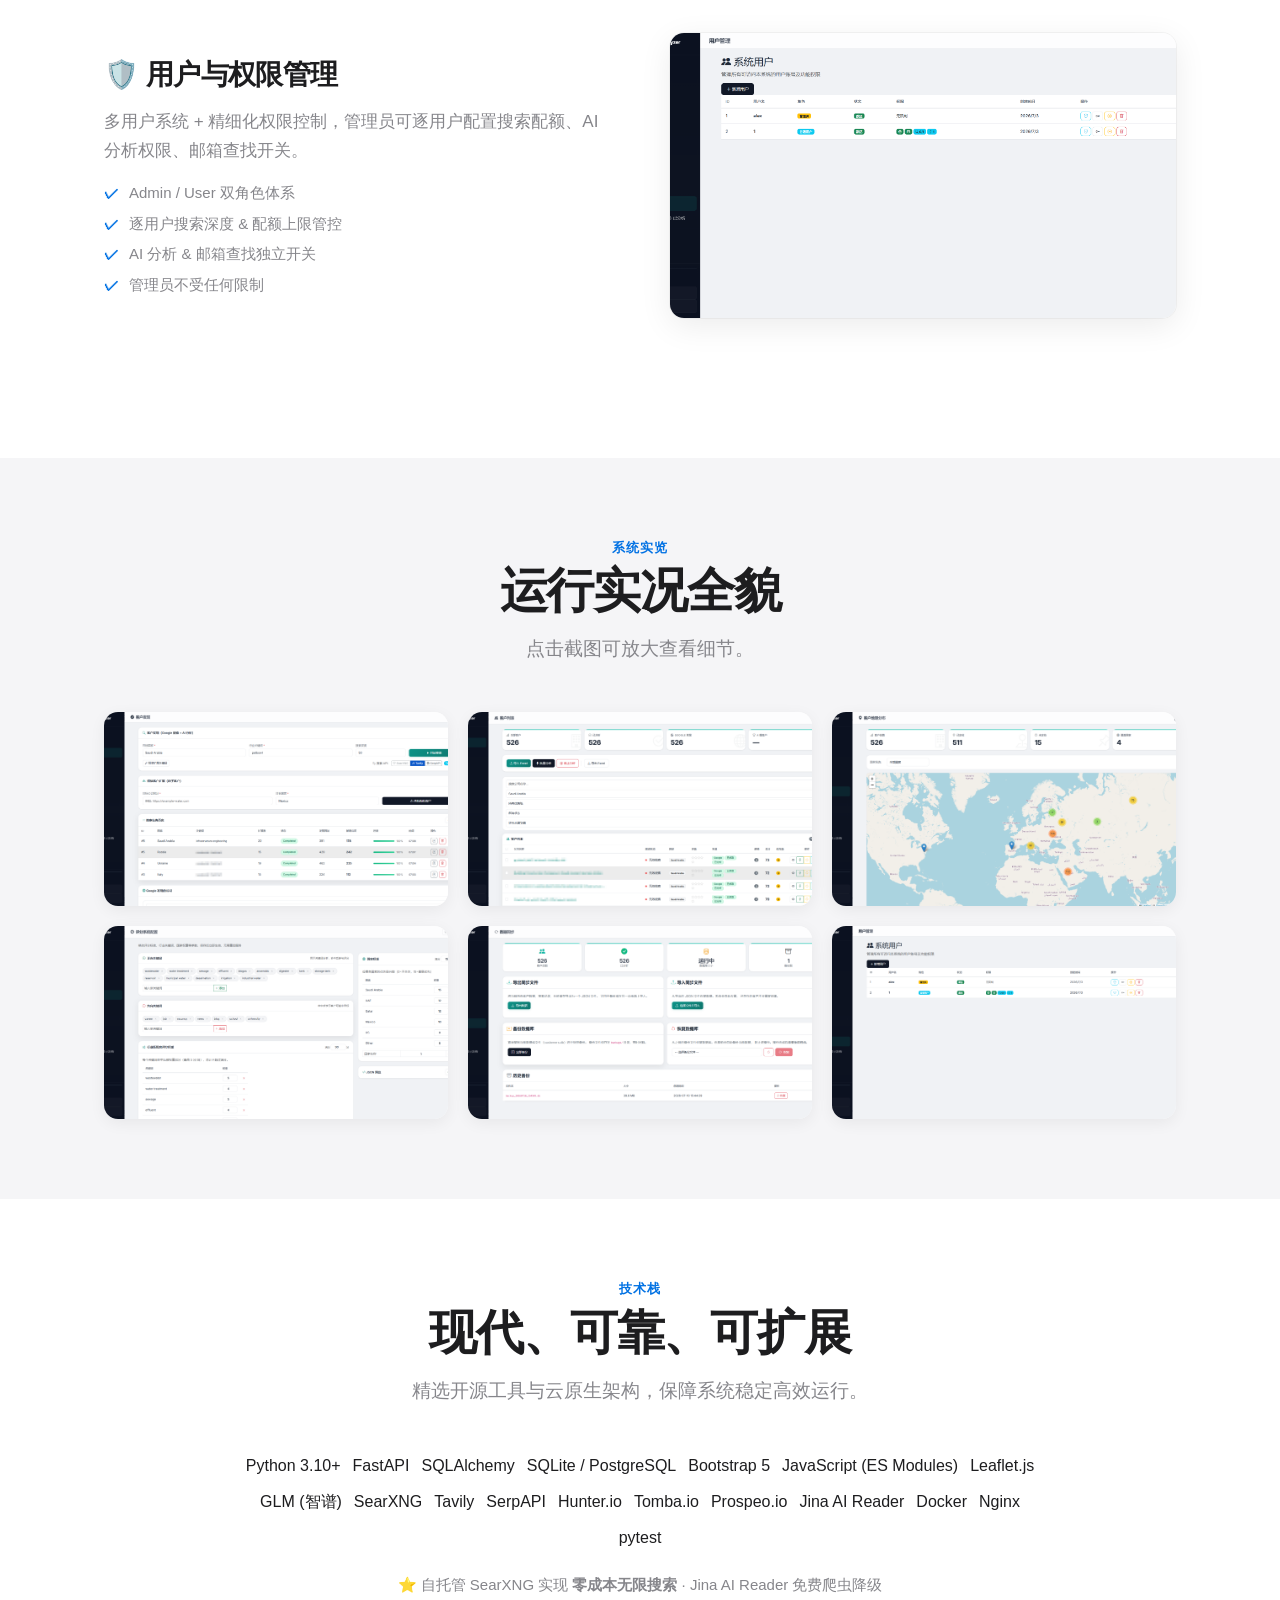
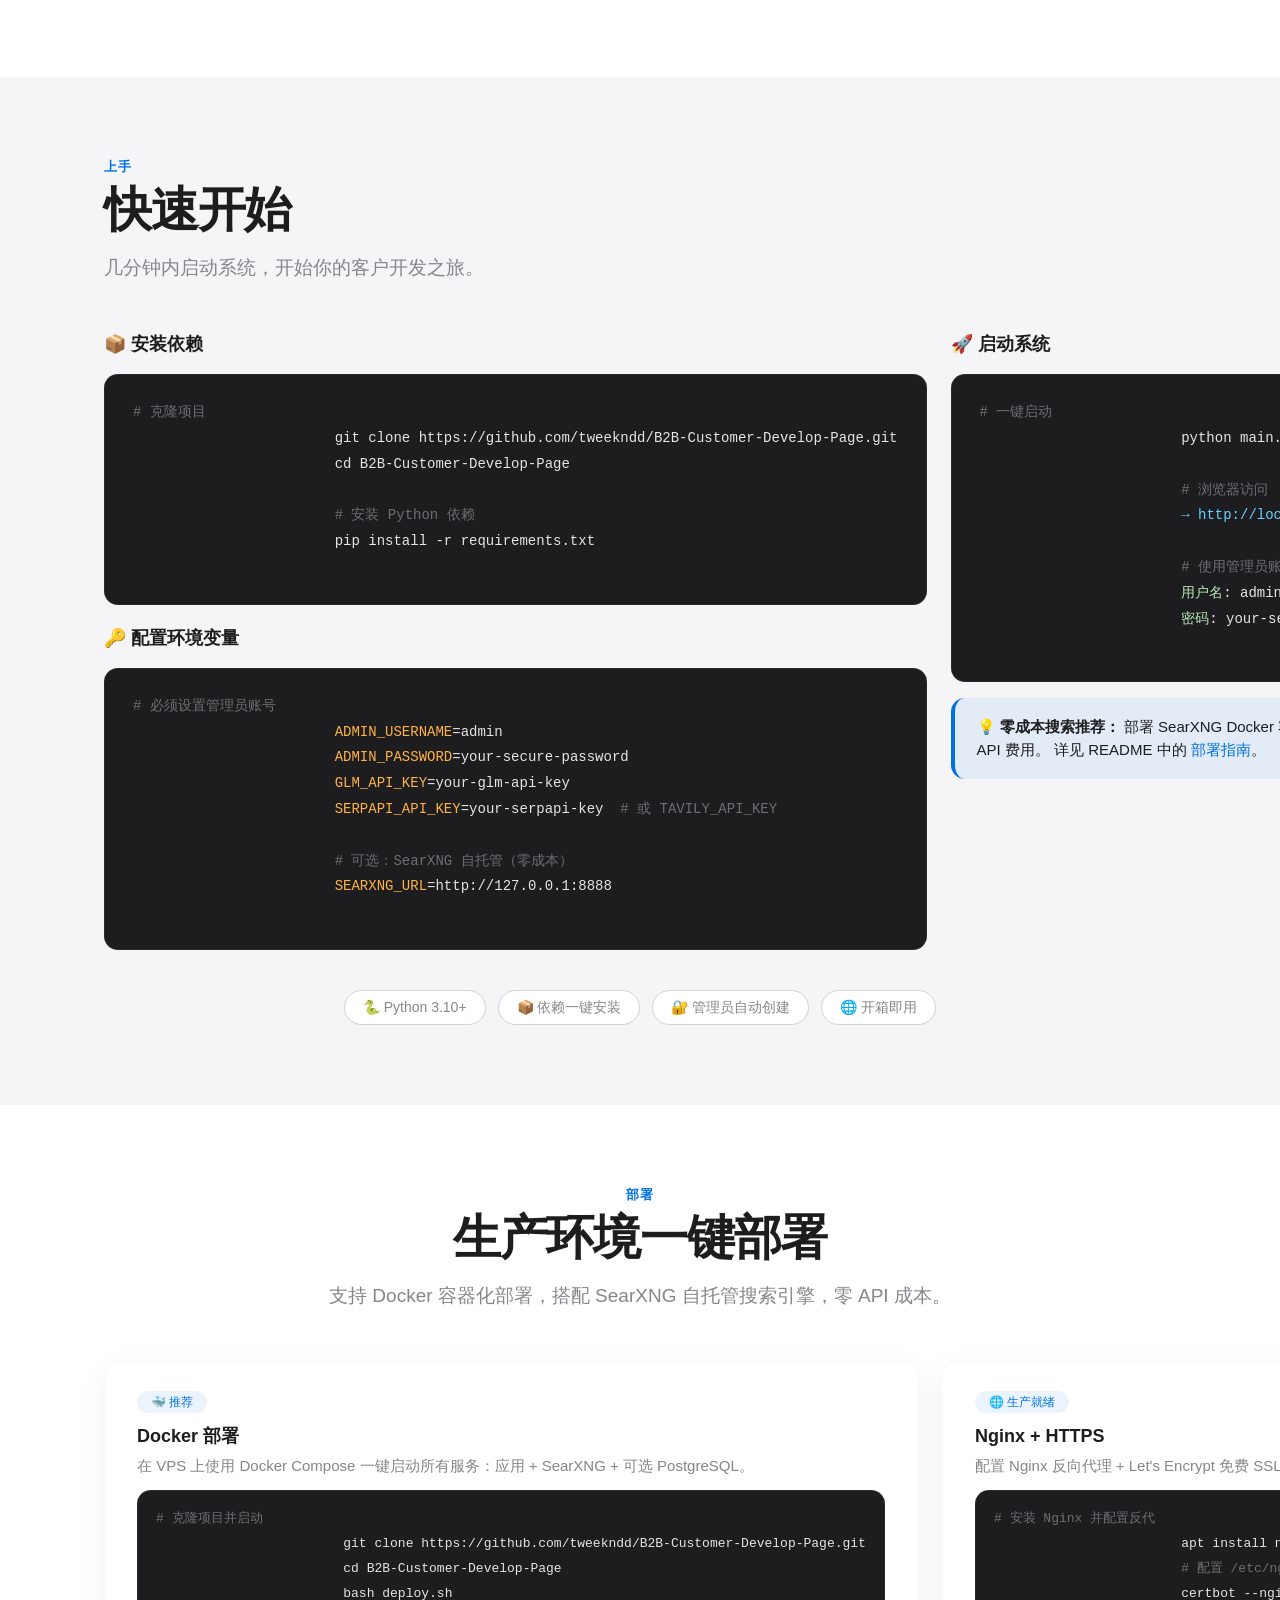
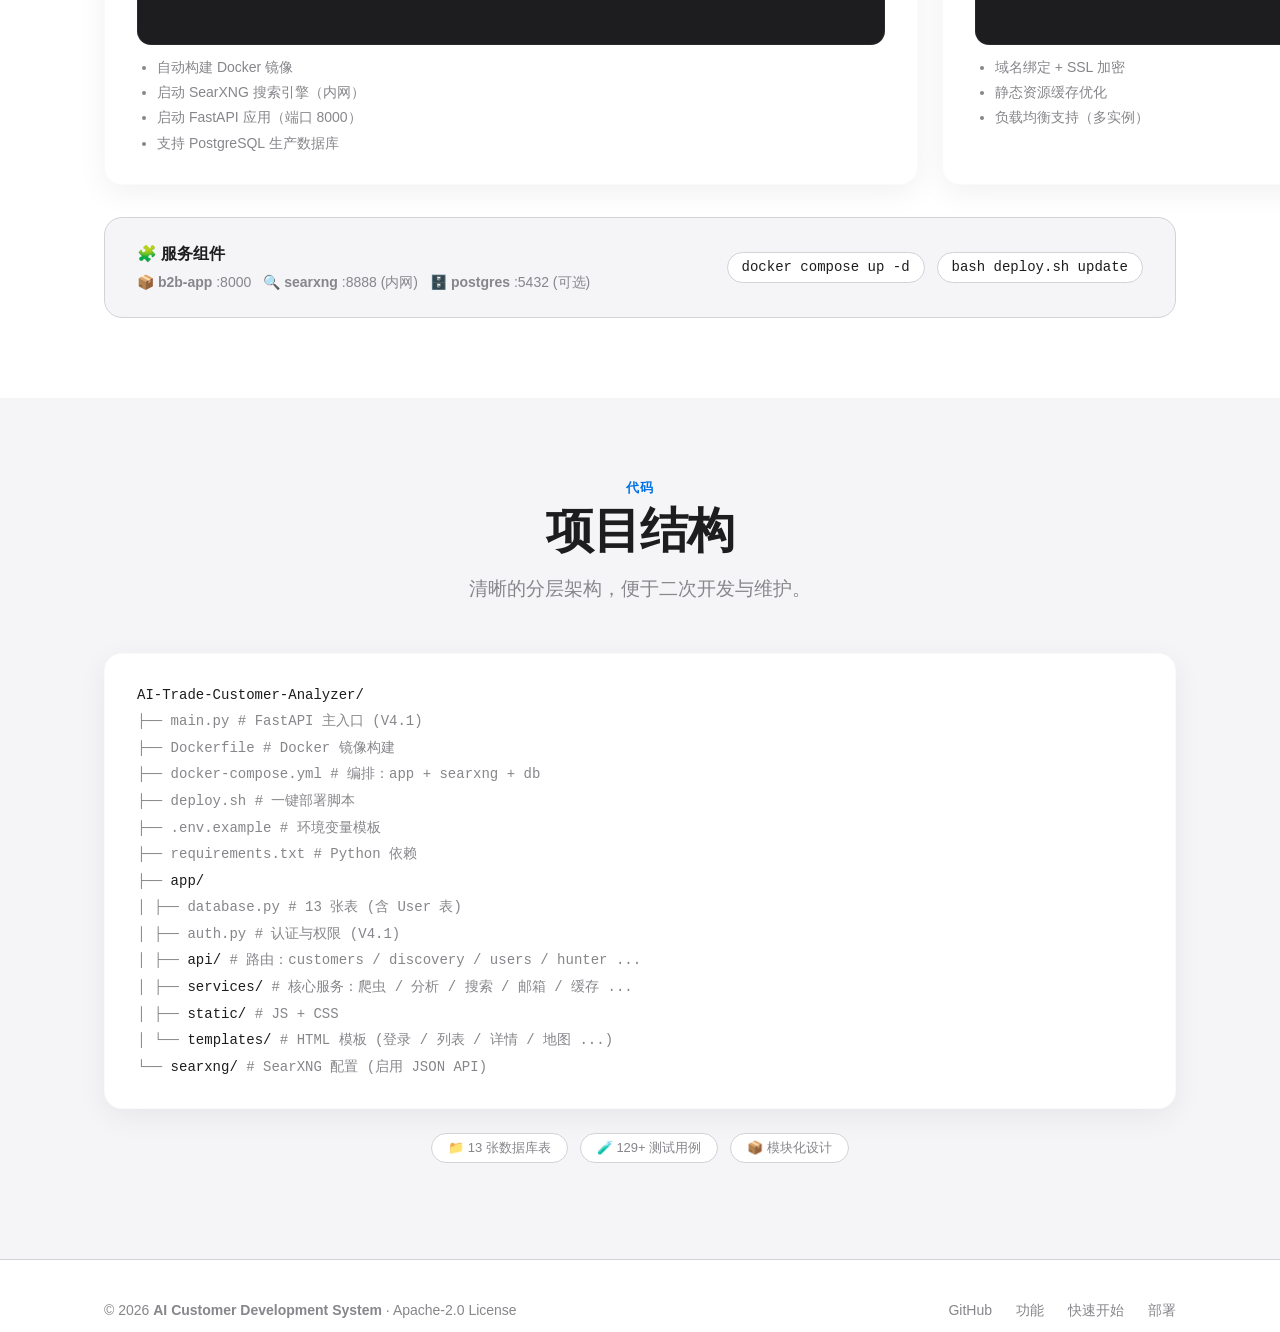
==== commit 4363b024: "Add files via upload" ====
--- a/index.html
+++ b/index.html
@@ -696,7 +696,7 @@
                 <div class="macbook-mockup">
                     <div class="macbook-screen">
                         <div class="macbook-notch"></div>
-                        <img src="地理分布.png" alt="地理分布地图界面" loading="lazy" />
+                        <img src="website/地理分布.png" alt="地理分布地图界面" loading="lazy" />
                     </div>
                     <div class="macbook-base"></div>
                     <div class="macbook-glow"></div>
@@ -778,7 +778,7 @@
             <!-- 1. 客户发现 -->
             <div class="showcase reveal">
                 <div class="showcase-image" onclick="openLightbox(this)">
-                    <img src="客户发现.png" alt="客户发现界面" loading="lazy" />
+                    <img src="website/客户发现.png" alt="客户发现界面" loading="lazy" />
                 </div>
                 <div class="showcase-content">
                     <h3>🎯 智能客户发现</h3>
@@ -795,7 +795,7 @@
             <!-- 2. 客户列表（反向排列） -->
             <div class="showcase reverse reveal">
                 <div class="showcase-image" onclick="openLightbox(this)">
-                    <img src="客户列表.png" alt="客户列表界面" loading="lazy" />
+                    <img src="website/客户列表.png" alt="客户列表界面" loading="lazy" />
                 </div>
                 <div class="showcase-content">
                     <h3>📋 客户数据库</h3>
@@ -812,7 +812,7 @@
             <!-- 3. 地理分布 -->
             <div class="showcase reveal">
                 <div class="showcase-image" onclick="openLightbox(this)">
-                    <img src="地理分布.png" alt="地理分布地图" loading="lazy" />
+                    <img src="website/地理分布.png" alt="地理分布地图" loading="lazy" />
                 </div>
                 <div class="showcase-content">
                     <h3>🗺️ 客户地理分布</h3>
@@ -829,7 +829,7 @@
             <!-- 4. 评分配置（反向排列） -->
             <div class="showcase reverse reveal">
                 <div class="showcase-image" onclick="openLightbox(this)">
-                    <img src="评分配置.png" alt="评分配置界面" loading="lazy" />
+                    <img src="website/评分配置.png" alt="评分配置界面" loading="lazy" />
                 </div>
                 <div class="showcase-content">
                     <h3>⚙️ 规则评分引擎</h3>
@@ -846,7 +846,7 @@
             <!-- 5. 数据同步 -->
             <div class="showcase reveal">
                 <div class="showcase-image" onclick="openLightbox(this)">
-                    <img src="数据同步.png" alt="数据同步界面" loading="lazy" />
+                    <img src="website/数据同步.png" alt="数据同步界面" loading="lazy" />
                 </div>
                 <div class="showcase-content">
                     <h3>🔄 数据同步与备份</h3>
@@ -863,7 +863,7 @@
             <!-- 6. 用户管理（反向排列） -->
             <div class="showcase reverse reveal">
                 <div class="showcase-image" onclick="openLightbox(this)">
-                    <img src="用户管理.png" alt="用户管理界面" loading="lazy" />
+                    <img src="website/用户管理.png" alt="用户管理界面" loading="lazy" />
                 </div>
                 <div class="showcase-content">
                     <h3>🛡️ 用户与权限管理</h3>
@@ -889,27 +889,27 @@
             </div>
             <div class="gallery-grid">
                 <div class="gallery-item reveal" onclick="openLightbox(this)">
-                    <img src="客户发现.png" alt="客户发现" loading="lazy" />
+                    <img src="website/客户发现.png" alt="客户发现" loading="lazy" />
                     <div class="gallery-label">🎯 客户发现</div>
                 </div>
                 <div class="gallery-item reveal" onclick="openLightbox(this)">
-                    <img src="客户列表.png" alt="客户列表" loading="lazy" />
+                    <img src="website/客户列表.png" alt="客户列表" loading="lazy" />
                     <div class="gallery-label">📋 客户列表</div>
                 </div>
                 <div class="gallery-item reveal" onclick="openLightbox(this)">
-                    <img src="地理分布.png" alt="地理分布" loading="lazy" />
+                    <img src="website/地理分布.png" alt="地理分布" loading="lazy" />
                     <div class="gallery-label">🗺️ 地理分布</div>
                 </div>
                 <div class="gallery-item reveal" onclick="openLightbox(this)">
-                    <img src="评分配置.png" alt="评分配置" loading="lazy" />
+                    <img src="website/评分配置.png" alt="评分配置" loading="lazy" />
                     <div class="gallery-label">⚙️ 评分配置</div>
                 </div>
                 <div class="gallery-item reveal" onclick="openLightbox(this)">
-                    <img src="数据同步.png" alt="数据同步" loading="lazy" />
+                    <img src="website/数据同步.png" alt="数据同步" loading="lazy" />
                     <div class="gallery-label">🔄 数据同步</div>
                 </div>
                 <div class="gallery-item reveal" onclick="openLightbox(this)">
-                    <img src="用户管理.png" alt="用户管理" loading="lazy" />
+                    <img src="website/用户管理.png" alt="用户管理" loading="lazy" />
                     <div class="gallery-label">🛡️ 用户管理</div>
                 </div>
             </div>
